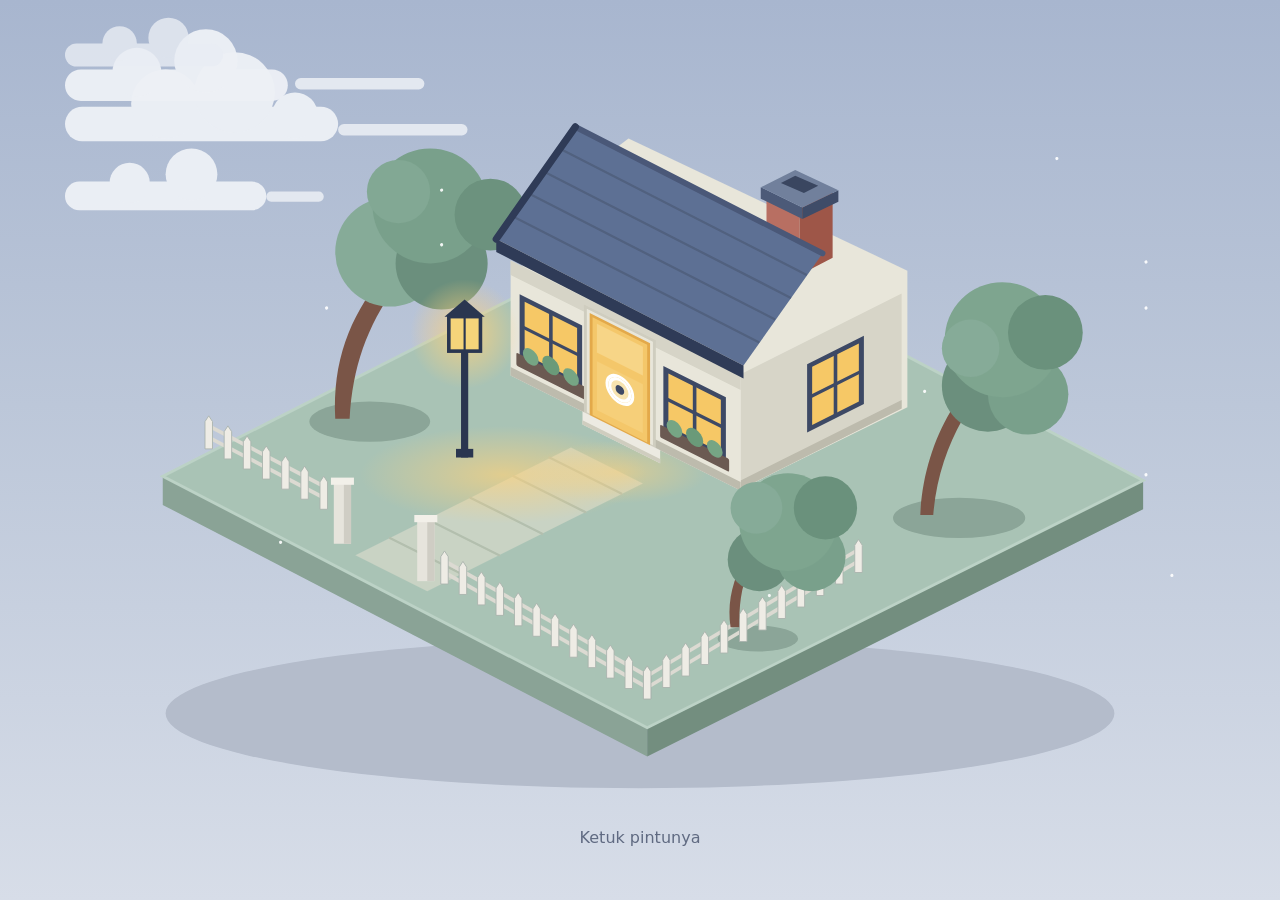
==== his space/index.html @ 41d7cb0f "Add files via upload" ====
<!DOCTYPE html>
<html lang="id">
<head>
  <meta charset="UTF-8">
  <meta name="viewport" content="width=device-width, initial-scale=1">
  <meta name="color-scheme" content="light only">
  <meta name="supported-color-schemes" content="light">
  <title>his space</title>
  <link rel="stylesheet" href="style.css">
  <script>if (/[?&]exit=1/.test(location.search)) document.documentElement.classList.add('arriving');</script>
</head>
<body>

  <main class="scene" id="hero">
    <svg id="scene" viewBox="0 0 800 613" preserveAspectRatio="xMidYMid meet"
         role="img" aria-label="Rumah kecil dengan lampu menyala di tengah angin, pohon bergoyang dan awan berjalan">

      <defs>
        <radialGradient id="lampGlow">
          <stop offset="0" stop-color="#ffd27a" stop-opacity=".8"/>
          <stop offset="1" stop-color="#ffd27a" stop-opacity="0"/>
        </radialGradient>
        <radialGradient id="groundGlow">
          <stop offset="0" stop-color="#ffd27a" stop-opacity=".65"/>
          <stop offset="1" stop-color="#ffd27a" stop-opacity="0"/>
        </radialGradient>
        <radialGradient id="interior" cx="50%" cy="55%" r="70%">
          <stop offset="0" stop-color="#fffbe6"/>
          <stop offset=".6" stop-color="#ffe8a0"/>
          <stop offset="1" stop-color="#ffc95e"/>
        </radialGradient>
        <linearGradient id="spill" gradientUnits="userSpaceOnUse" x1="386" y1="293" x2="240" y2="395">
          <stop offset="0" stop-color="#ffe39a" stop-opacity=".95"/>
          <stop offset="1" stop-color="#ffd27a" stop-opacity="0"/>
        </linearGradient>
        <radialGradient id="burst">
          <stop offset="0"   stop-color="#fffdf0" stop-opacity="1"/>
          <stop offset=".35" stop-color="#ffeaa6" stop-opacity=".85"/>
          <stop offset="1"   stop-color="#ffd27a" stop-opacity="0"/>
        </radialGradient>
        <filter id="blur" x="-50%" y="-50%" width="200%" height="200%">
          <feGaussianBlur stdDeviation="6"/>
        </filter>
      </defs>

      <g id="camera">

      <g class="clouds">
        <g transform="translate(0,40)">
          <g class="cloud" style="--d:290s; --s:-109s">
            <g fill="#eef1f6" opacity=".95">
              <rect x="0" y="28" width="190" height="24" rx="12"/>
              <circle cx="70" cy="26" r="24"/>
              <circle cx="118" cy="18" r="28"/>
              <circle cx="160" cy="34" r="16"/>
            </g>
            <rect x="190" y="40" width="90" height="8" rx="4" fill="#e3e8f0"/>
          </g>
        </g>
        <g transform="translate(0,22)">
          <g class="cloud" style="--d:330s; --s:-179s">
            <g fill="#eef1f6" opacity=".95">
              <rect x="0" y="20" width="155" height="22" rx="11"/>
              <circle cx="50" cy="22" r="17"/>
              <circle cx="98" cy="14" r="22"/>
            </g>
            <rect x="160" y="26" width="90" height="8" rx="4" fill="#e3e8f0"/>
          </g>
        </g>
        <g transform="translate(0,105)">
          <g class="cloud" style="--d:300s; --s:-178s">
            <g fill="#eef1f6" opacity=".95">
              <rect x="0" y="15" width="140" height="20" rx="10"/>
              <circle cx="45" cy="16" r="14"/>
              <circle cx="88" cy="10" r="18"/>
            </g>
            <rect x="140" y="22" width="40" height="7" rx="3.5" fill="#e3e8f0"/>
          </g>
        </g>
        <g transform="translate(0,8)">
          <g class="cloud" style="--d:360s; --s:-173s">
            <g fill="#e9edf4" opacity=".8">
              <rect x="0" y="16" width="110" height="16" rx="8"/>
              <circle cx="38" cy="16" r="12"/>
              <circle cx="72" cy="12" r="14"/>
            </g>
          </g>
        </g>
      </g>

      <ellipse class="ground-shadow" cx="400" cy="490" rx="330" ry="52" fill="#b4bccb"/>

      <g class="island">

        <polygon points="68,325 405,500 405,520 68,345" fill="#8aa396"/>
        <polygon points="405,500 750,328 750,348 405,520" fill="#738e7f"/>

        <polygon points="68,325 412,150 750,328 405,500" fill="#a9c3b5"/>
        <polygon points="68,325 412,150 750,328 405,500" fill="none" stroke="#bcd2c6" stroke-width="2"/>

        <polygon points="352,305 402,330 252,405 202,380" fill="#c9d3c4"/>
        <g stroke="#b3bfae" stroke-width="1.6" stroke-linecap="round">
          <line x1="337" y1="312" x2="387" y2="337"/>
          <line x1="312" y1="325" x2="362" y2="350"/>
          <line x1="282" y1="340" x2="332" y2="365"/>
          <line x1="252" y1="355" x2="302" y2="380"/>
          <line x1="226" y1="368" x2="276" y2="393"/>
        </g>

        <ellipse cx="305" cy="324" rx="100" ry="34" fill="url(#groundGlow)" class="glow-pulse"/>
        <ellipse cx="385" cy="322" rx="62" ry="22" fill="url(#groundGlow)" opacity=".8"/>

        <polygon class="door-spill" points="366,283 406,303 335,425 150,382" fill="url(#spill)"/>

        <ellipse cx="212" cy="287" rx="42" ry="14" fill="#8ba598"/>
        <ellipse cx="622" cy="354" rx="46" ry="14" fill="#8ba598"/>
        <ellipse cx="482" cy="438" rx="28" ry="9" fill="#8ba598"/>

        <g transform="translate(192,285)">
          <g class="tree" style="--a:-2.2; --b:3.4; --dur:4.6s; --delay:-1s">
            <path d="M-4,0 C-6,-40 6,-70 28,-98 L38,-92 C18,-64 8,-36 6,0 Z" fill="#7a5547"/>
            <g transform="translate(32,-96)">
              <g class="canopy" style="--a:-1.6; --b:2.2; --dur:2.9s; --delay:-.4s">
                <circle cx="2"  cy="-20" r="38" fill="#86ab98"/>
                <circle cx="38" cy="-12" r="32" fill="#6b8f7d"/>
                <circle cx="30" cy="-52" r="40" fill="#79a08b"/>
                <circle cx="72" cy="-46" r="25" fill="#6c927e"/>
                <circle cx="8"  cy="-62" r="22" fill="#82a894"/>
              </g>
            </g>
          </g>
        </g>

        <g id="house">

          <polygon points="392,90 586,182 586,277 470,334 300,160" fill="#e8e6da"/>

          <polygon points="488,128 511,139 511,185 488,174" fill="#b86f62"/>
          <polygon points="511,139 534,127 534,173 511,185" fill="#9e5648"/>
          <polygon points="484,124 513,138 513,146 484,132" fill="#4c5a78"/>
          <polygon points="513,138 538,126 538,134 513,146" fill="#3f4c68"/>
          <polygon points="484,124 508,112 538,126 513,138" fill="#71809c"/>
          <polygon points="498,121 508,116 524,123 514,128" fill="#3a4660"/>

          <g transform="translate(470,254) skewY(-26.57)">
            <rect x="0" y="0" width="112" height="80" fill="#d7d5c8"/>
            <rect x="0" y="74" width="112" height="6" fill="#bdbbad"/>
            <g class="window-flicker">
              <rect x="48" y="18" width="36" height="44" fill="#f6c866"/>
              <rect x="48" y="18" width="36" height="44" fill="none" stroke="#3d4965" stroke-width="3.5"/>
              <line x1="66" y1="18" x2="66" y2="62" stroke="#3d4965" stroke-width="2.5"/>
              <line x1="48" y1="40" x2="84" y2="40" stroke="#3d4965" stroke-width="2.5"/>
            </g>
          </g>

          <g transform="translate(310,175) skewY(26.57)">
            <rect x="0" y="0" width="160" height="80" fill="#e8e6da"/>
            <rect x="0" y="0" width="160" height="10" fill="#cfcdbf" opacity=".7"/>
            <rect x="0" y="74" width="160" height="6" fill="#bdbbad"/>

            <g class="window-flicker">
              <rect x="8" y="22" width="40" height="40" fill="#f6c866"/>
              <rect x="8" y="22" width="40" height="40" fill="none" stroke="#3d4965" stroke-width="3.5"/>
              <line x1="28" y1="22" x2="28" y2="62" stroke="#3d4965" stroke-width="2.5"/>
              <line x1="8" y1="42" x2="48" y2="42" stroke="#3d4965" stroke-width="2.5"/>
            </g>
            <rect x="4" y="62" width="48" height="9" rx="1" fill="#6b5a52"/>
            <circle cx="14" cy="60" r="5.5" fill="#76a584"/>
            <circle cx="28" cy="59" r="6" fill="#6a9a79"/>
            <circle cx="42" cy="60" r="5.5" fill="#76a584"/>

            <g class="window-flicker" style="--delay:-2s">
              <rect x="108" y="22" width="40" height="40" fill="#f6c866"/>
              <rect x="108" y="22" width="40" height="40" fill="none" stroke="#3d4965" stroke-width="3.5"/>
              <line x1="128" y1="22" x2="128" y2="62" stroke="#3d4965" stroke-width="2.5"/>
              <line x1="108" y1="42" x2="148" y2="42" stroke="#3d4965" stroke-width="2.5"/>
            </g>
            <rect x="104" y="62" width="48" height="9" rx="1" fill="#6b5a52"/>
            <circle cx="114" cy="60" r="5.5" fill="#76a584"/>
            <circle cx="128" cy="59" r="6" fill="#6a9a79"/>
            <circle cx="142" cy="60" r="5.5" fill="#76a584"/>

            <g id="door" class="door" role="button" tabindex="0" aria-label="Buka pintu rumah">
              <rect class="door-frame" x="52" y="6" width="48" height="74" fill="#e8e6da" stroke="#cfcdbf" stroke-width="2"/>

              <rect x="56" y="10" width="40" height="70" fill="url(#interior)"/>

              <g class="door-panel">
                <rect x="56" y="10" width="40" height="70" fill="#f4c76a"/>
                <rect x="56" y="10" width="40" height="70" fill="none" stroke="#e3a94a" stroke-width="2"/>
                <rect x="60" y="14" width="32" height="20" fill="#f9dc94" opacity=".7"/>
                <rect x="60" y="40" width="32" height="34" fill="#f9dc94" opacity=".35"/>
                <circle class="bell-ring" cx="76" cy="52" r="9" fill="none" stroke="#fff" stroke-width="2"/>
                <circle cx="76" cy="52" r="7" fill="#f6e3b0" stroke="#fff" stroke-width="2"/>
                <circle cx="76" cy="52" r="3" fill="#3d4965"/>
                <rect class="door-shade" x="56" y="10" width="40" height="70" fill="#7a4b12" opacity="0"/>
              </g>

              <rect x="50" y="4" width="54" height="78" fill="transparent"/>
            </g>

            <rect x="50" y="80" width="54" height="9" fill="#eceae2"/>
            <rect x="50" y="86" width="54" height="3" fill="#cfcdbf"/>
          </g>

          <polygon points="355,82 527,170 472,248 300,160" fill="#5d7094"/>
          <g stroke="#51617f" stroke-width="1.6">
            <line x1="311" y1="144" x2="483" y2="232"/>
            <line x1="322" y1="128" x2="494" y2="216"/>
            <line x1="333" y1="113" x2="505" y2="201"/>
            <line x1="344" y1="97"  x2="516" y2="185"/>
          </g>
          <line x1="355" y1="82" x2="527" y2="170" stroke="#4a5878" stroke-width="4" stroke-linecap="round"/>
          <polygon points="300,160 472,248 472,257 300,169" fill="#2f3b57"/>
          <line x1="355" y1="82" x2="300" y2="160" stroke="#2f3b57" stroke-width="5" stroke-linecap="round"/>
        </g>

        <g class="smoke" fill="#fff">
          <circle cx="516" cy="102" r="6"  style="--delay:0s"/>
          <circle cx="516" cy="102" r="7"  style="--delay:-1.2s"/>
          <circle cx="516" cy="102" r="8"  style="--delay:-2.4s"/>
          <circle cx="516" cy="102" r="9"  style="--delay:-3.6s"/>
          <circle cx="516" cy="102" r="10" style="--delay:-4.8s"/>
        </g>

        <g transform="translate(278,312)">
          <circle class="glow-pulse" cx="0" cy="-86" r="38" fill="url(#lampGlow)"/>
          <rect x="-2.5" y="-76" width="5" height="76" fill="#2a3650"/>
          <rect x="-6" y="-6" width="12" height="6" fill="#2a3650"/>
          <rect x="-11" y="-98" width="22" height="24" fill="#f5d47a" stroke="#2a3650" stroke-width="2.5"/>
          <line x1="0" y1="-98" x2="0" y2="-74" stroke="#2a3650" stroke-width="1.5"/>
          <polygon points="-14,-98 0,-110 14,-98" fill="#2a3650"/>
        </g>

        <g transform="translate(598,352)">
          <g class="tree" style="--a:-3.2; --b:2.2; --dur:4.1s; --delay:-2.3s">
            <path d="M-3,0 C-2,-26 6,-52 18,-72 L26,-66 C16,-48 8,-26 6,0 Z" fill="#7a5547"/>
            <g transform="translate(22,-70)">
              <g class="canopy" style="--a:-2; --b:1.6; --dur:3.1s; --delay:-1.1s">
                <circle cx="22" cy="-20" r="32" fill="#6b8f7d"/>
                <circle cx="50" cy="-14" r="28" fill="#79a08b"/>
                <circle cx="32" cy="-52" r="40" fill="#7ea58f"/>
                <circle cx="62" cy="-57" r="26" fill="#6a917c"/>
                <circle cx="10" cy="-46" r="20" fill="#86ab98"/>
              </g>
            </g>
          </g>
        </g>

        <g id="fence"></g>

        <g transform="translate(466,430)">
          <g class="tree" style="--a:-2.8; --b:3.6; --dur:3.6s; --delay:-.6s">
            <path d="M-3,0 C-5,-14 -3,-28 4,-42 L10,-40 C4,-28 3,-14 3,0 Z" fill="#7a5547"/>
            <g transform="translate(7,-41)">
              <g class="canopy" style="--a:-2.4; --b:2.6; --dur:2.5s; --delay:-.9s">
                <circle cx="10"  cy="-6"  r="22" fill="#6b8f7d"/>
                <circle cx="46"  cy="-8"  r="24" fill="#79a08b"/>
                <circle cx="30"  cy="-32" r="34" fill="#7ea58f"/>
                <circle cx="8"   cy="-42" r="18" fill="#86ab98"/>
                <circle cx="56"  cy="-42" r="22" fill="#6a917c"/>
              </g>
            </g>
          </g>
        </g>

        <circle class="door-burst" cx="386" cy="258" r="100" fill="url(#burst)" pointer-events="none"/>

      </g>

      <g class="wind">
        <path pathLength="100" d="M158,176 C190,168 225,184 262,164"  style="--t:5.2s; --d:-.5s"/>
        <path pathLength="100" d="M40,224 C90,216 130,232 182,208"    style="--t:6.4s; --d:-3s"/>
        <path pathLength="100" d="M62,248 C100,244 130,252 160,238"   style="--t:4.6s; --d:-1.8s"/>
        <path pathLength="100" d="M30,383 C70,378 110,388 150,371"    style="--t:5.8s; --d:-4s"/>
        <path pathLength="100" d="M600,190 C650,182 700,196 752,176"  style="--t:5.5s; --d:-2.2s"/>
        <path pathLength="100" d="M645,222 C690,216 720,226 752,208"  style="--t:4.8s; --d:-.9s"/>
        <path pathLength="100" d="M480,276 C520,268 560,282 598,266"  style="--t:6.1s; --d:-3.6s"/>
        <path pathLength="100" d="M630,342 C670,336 710,344 752,324"  style="--t:5s;   --d:-1.4s"/>
        <path pathLength="100" d="M672,402 C710,398 740,404 770,394"  style="--t:6.8s; --d:-5s"/>
        <path pathLength="100" d="M100,140 C150,128 200,148 262,126"  style="--t:7s;   --d:-2.7s"/>
        <path pathLength="100" d="M520,120 C570,108 620,126 690,104"  style="--t:6.6s; --d:-4.4s"/>
        <path pathLength="100" d="M330,420 C380,412 430,428 490,408"  style="--t:5.6s; --d:-.2s"/>
      </g>

      <g id="leaves"></g>

      </g>
    </svg>
  </main>

  <p class="hint" id="hint">Ketuk pintunya</p>

  <div class="flash" id="flash" aria-hidden="true"></div>

  <script src="script.js"></script>
</body>
</html>
---- his space/style.css ----
@property --wind {
  syntax: '<number>';
  inherits: true;
  initial-value: 1;
}

:root {
  color-scheme: light only;
  --wind: 1;
  transition: --wind 2.5s ease-in-out;
}

* { box-sizing: border-box; margin: 0; padding: 0; }

html { scroll-behavior: smooth; }

body {
  min-height: 100%;
  overflow-x: hidden;
  background: #d7dde8;
}


.scene {
  position: relative;
  overflow: hidden;     
  min-height: 100vh;
  display: grid;
  place-items: center;
  background: linear-gradient(180deg, #a8b6cf 0%, #bcc7d9 45%, #d7dde8 100%);
}

#scene {
  width: clamp(520px, 92vw, 1150px);
  height: auto;
  overflow: visible;
  display: block;
}

[hidden] { display: none !important; }

.hint {
  position: fixed;
  left: 50%;
  bottom: 6vh;
  transform: translateX(-50%);
  font: 500 1rem/1 system-ui, sans-serif;
  color: #2f3b57;
  opacity: 0;
  animation: hint-in 1.2s ease-out 2s forwards;
  pointer-events: none;
  transition: opacity .5s;
}
.hint.gone { opacity: 0 !important; animation: none; }

@keyframes hint-in { to { opacity: .7; } }

.door { cursor: pointer; outline: none; }

.door-panel {
  transform-box: view-box;
  transform-origin: 56px 45px;     
  transition: transform .45s cubic-bezier(.3, .7, .3, 1);
}

.door:hover .door-panel,
.door:focus-visible .door-panel { transform: scaleX(.84); }

.door:focus-visible .door-frame { stroke: #3d4965; stroke-width: 3; }

.door-shade { transition: opacity .9s ease; }

#scene.is-open .door { cursor: default; pointer-events: none; }
#scene.is-open .door-panel { transform: scaleX(.12); transition-duration: .9s; }
#scene.is-open .door-shade { opacity: .45; }

.door-spill { opacity: 0; transition: opacity 1s ease-out; }
#scene.is-open .door-spill { opacity: 1; }

.door-burst {
  opacity: 0;
  transform-box: fill-box;
  transform-origin: center;
  transition: opacity 1.2s ease-out, transform 2.6s ease-in;
}
#scene.is-open .door-burst { opacity: 1; transform: scale(2.6); }

#camera { transform-origin: 0 0; }

.flash {
  position: fixed;
  inset: 0;
  z-index: 10;
  opacity: 0;
  pointer-events: none;
  background: radial-gradient(circle at center, #fffdf0 0%, #ffefb8 45%, #ffd98a 100%);
}

.inside {
  position: relative;
  min-height: 100vh;
  display: grid;
  place-items: center;
  overflow: hidden;
  font-family: system-ui, sans-serif;
  background: linear-gradient(180deg, #edf1f9 0%, #dfe5f1 100%);
  animation: page-in 1.2s ease-out;
}

#room {
  width: min(100%, calc(100vh * 1.13));
  height: auto;
  display: block;
  overflow: visible;
  animation: room-settle 2.2s cubic-bezier(.2, .7, .2, 1);
}

@keyframes room-settle {
  from { transform: scale(1.12); }
  to   { transform: scale(1); }
}

.back-btn {
  position: absolute;
  top: 18px;
  left: 18px;
  z-index: 2;
  padding: 10px 20px;
  border: 0;
  border-radius: 999px;
  background: #1b2845;
  color: #fff;
  font: 600 .95rem system-ui, sans-serif;
  cursor: pointer;
  transition: background .2s;
}
.back-btn:hover { background: #33466f; }
.back-btn:focus-visible { outline: 3px solid #5d7094; outline-offset: 3px; }

#room .room { animation: bob 7s ease-in-out infinite; }
#room .room-shadow {
  transform-box: fill-box;
  transform-origin: center;
  animation: shadow-breathe 7s ease-in-out infinite;
}

.leaf {
  animation: leaf-sway var(--du, 4s) ease-in-out infinite;
  animation-delay: var(--dl, 0s);
}
@keyframes leaf-sway {
  0%, 100% { transform: rotate(-2.2deg); }
  50%      { transform: rotate(2.6deg); }
}

.cat-body {
  transform-box: fill-box;
  transform-origin: 50% 100%;
  animation: breathe 3.4s ease-in-out infinite;
}
@keyframes breathe {
  0%, 100% { transform: scaleY(1); }
  50%      { transform: scaleY(1.07); }
}

.light-patch { animation: light-breathe 6s ease-in-out infinite; }
@keyframes light-breathe {
  0%, 100% { opacity: 1; }
  50%      { opacity: .72; }
}
.glint { animation: glint 7s ease-in-out infinite; }
@keyframes glint {
  0%, 100% { opacity: .28; }
  50%      { opacity: .08; }
}

.mote {
  opacity: 0;
  animation: mote-float var(--t, 7s) ease-in-out infinite;
  animation-delay: var(--d, 0s);
}
@keyframes mote-float {
  0%   { opacity: 0;  transform: translate(0, 0); }
  25%  { opacity: .9; }
  100% { opacity: 0;  transform: translate(var(--dx, 8px), var(--dy, -50px)); }
}

.monitor-glow { animation: screen-glow 4.5s ease-in-out infinite; }
@keyframes screen-glow {
  0%, 100% { opacity: 0; }
  50%      { opacity: .32; }
}

.hotspot { cursor: pointer; outline: none; }

.hs-ring {
  transform-box: fill-box;
  transform-origin: center;
  animation: hs-pulse 2.6s ease-out infinite;
}
@keyframes hs-pulse {
  0%   { transform: scale(.7); opacity: .9; }
  100% { transform: scale(1.5); opacity: 0; }
}

.hs-dot {
  transform-box: fill-box;
  transform-origin: center;
  transition: transform .2s ease;
}
.hotspot:hover .hs-dot,
.hotspot:focus-visible .hs-dot { transform: scale(1.2); }

.tip { opacity: 0; transition: opacity .2s ease; }
.hotspot:hover .tip,
.hotspot:focus .tip { opacity: 1; }

.scene.back-in { animation: page-in 1s ease-out; }

@keyframes page-in { from { opacity: 0; } to { opacity: 1; } }

.island {
  animation: bob 7s ease-in-out infinite;
}

.ground-shadow {
  transform-box: fill-box;
  transform-origin: center;
  animation: shadow-breathe 7s ease-in-out infinite;
}

@keyframes bob {
  0%, 100% { transform: translateY(0); }
  50%      { transform: translateY(-9px); }
}

@keyframes shadow-breathe {
  0%, 100% { transform: scale(1);    opacity: 1; }
  50%      { transform: scale(.94);  opacity: .75; }
}

.tree,
.canopy {
  transform-origin: 0 0;
  animation-timing-function: ease-in-out;
  animation-iteration-count: infinite;
  animation-delay: var(--delay, 0s);
}

.tree {
  animation-name: sway;
  animation-duration: var(--dur, 4s);
}

.canopy {
  animation-name: flutter;
  animation-duration: var(--dur, 2.8s);
}

@keyframes sway {
  0%, 100% { transform: rotate(calc(var(--a, -2) * var(--wind) * 1deg)); }
  50%      { transform: rotate(calc(var(--b, 3)  * var(--wind) * 1deg)); }
}

@keyframes flutter {
  0%, 100% { transform: rotate(calc(var(--a, -1.5) * var(--wind) * 1deg)) scale(1); }
  50%      { transform: rotate(calc(var(--b, 2)    * var(--wind) * 1deg)) scale(1.025); }
}

.wind path {
  fill: none;
  stroke: #fff;
  stroke-width: 2.2;
  stroke-linecap: round;
  stroke-dasharray: 45 100;
  stroke-dashoffset: 45;
  opacity: .9;
  animation: wind-flow var(--t, 5s) linear infinite;
  animation-delay: var(--d, 0s);
}

@keyframes wind-flow {
  from { stroke-dashoffset: 45; }
  to   { stroke-dashoffset: -100; }
}

.cloud {
  animation: drift var(--d, 300s) linear infinite;
  animation-delay: var(--s, 0s);
}

@keyframes drift {
  from { transform: translateX(-900px); }
  to   { transform: translateX(1700px); }
}

.smoke circle {
  opacity: 0;
  transform-box: fill-box;
  transform-origin: center;
  animation: smoke-rise 6s ease-out infinite;
  animation-delay: var(--delay, 0s);
}

@keyframes smoke-rise {
  0%   { opacity: 0;   transform: translate(0, 0) scale(.5); }
  15%  { opacity: .65; }
  100% { opacity: 0;   transform: translate(calc(80px * var(--wind)), -46px) scale(1.9); }
}

.glow-pulse {
  transform-box: fill-box;
  transform-origin: center;
  animation: glow 3.6s ease-in-out infinite;
}

@keyframes glow {
  0%, 100% { opacity: 1;   transform: scale(1); }
  50%      { opacity: .72; transform: scale(1.06); }
}

.window-flicker {
  animation: flicker 5s ease-in-out infinite;
  animation-delay: var(--delay, 0s);
}

@keyframes flicker {
  0%, 100% { opacity: 1; }
  45%      { opacity: .92; }
  50%      { opacity: .82; }
  55%      { opacity: .95; }
}

.bell-ring {
  transform-box: fill-box;
  transform-origin: center;
  animation: ring 2.4s ease-out infinite;
}

@keyframes ring {
  0%   { transform: scale(1);   opacity: .9; }
  100% { transform: scale(2.1); opacity: 0; }
}

@media (prefers-reduced-motion: reduce) {
  *, *::before, *::after {
    animation-duration: 0.01ms !important;
    animation-iteration-count: 1 !important;
  }
}

a.back-btn { text-decoration: none; display: inline-block; }

html.arriving .flash { opacity: 1; }
#scene.no-anim, #scene.no-anim * { transition: none !important; }

.clock-colon { animation: colon-blink 1s steps(1) infinite; }
@keyframes colon-blink { 0%, 100% { opacity: 1; } 50% { opacity: .15; } }


/* ---- mode gelap: hanya lampu meja yang menyala ---- */
.inside::before {
  content: "";
  position: absolute;
  inset: 0;
  z-index: 0;
  background: linear-gradient(180deg, #0a0f1e 0%, #060912 100%);
  opacity: 0;
  transition: opacity .9s ease;
  pointer-events: none;
}
.inside.night::before { opacity: 1; }
#room { position: relative; z-index: 1; }

.night-layer { opacity: 0; transition: opacity .9s ease; pointer-events: none; }
.inside.night .night-layer { opacity: 1; }
.night-warm { mix-blend-mode: screen; }

.room-shadow { transition: fill .9s ease; }
.inside.night .room-shadow { fill: #03050b; }
.inside.night .light-patch,
.inside.night .mote { opacity: 0 !important; }
.inside.night .back-btn { background: #2a3a5e; }


/* ---- kucing: dua pose ---- */
.cat { cursor: pointer; }
.cat-awake, .cat-sleep { transition: opacity .7s ease; }
.cat-awake { transform-box: view-box; transform-origin: 652px 826px; }
.cat-sleep { opacity: 0; pointer-events: none; }
.inside.night .cat-awake { opacity: 0; pointer-events: none; }
.inside.night .cat-sleep { opacity: 1; pointer-events: auto; }

.cat-awake .cat-body { animation-name: breathe-sit; animation-duration: 3.8s; }
@keyframes breathe-sit { 0%, 100% { transform: scaleY(1); } 50% { transform: scaleY(1.025); } }
.inside.night .cat-sleep .cat-body { animation-duration: 5.5s; }

.cat-tail { transform-box: view-box; transform-origin: 628px 813px; animation: tail-idle 3.2s ease-in-out infinite; }
@keyframes tail-idle { 0%, 100% { transform: rotate(-5deg); } 50% { transform: rotate(6deg); } }
.cat-head { transform-box: view-box; transform-origin: 652px 783px; }
.cat-ears { transform-box: view-box; transform-origin: 652px 762px; }
.cat-sleep-ears { transform-box: view-box; transform-origin: 664px 818px; }
.cat-eyes { transform-box: fill-box; transform-origin: center; animation: blink 5s infinite; }
@keyframes blink { 0%, 93%, 100% { transform: scaleY(1); } 96% { transform: scaleY(.1); } }

.hotspot[aria-label="Kucing"] { transform: translate(652px, 736px); transition: transform .7s ease; }
.inside.night .hotspot[aria-label="Kucing"] { transform: translate(662px, 796px); }
.hotspot.no-tip .tip { opacity: 0 !important; }


/* ================= Monitor: desktop ala Windows ================= */
.pc {
  position: fixed; inset: 0; z-index: 8;
  display: grid; place-items: center;
  background: rgba(8, 12, 26, .74);
  backdrop-filter: blur(4px);
  font-family: system-ui, "Segoe UI", sans-serif;
  opacity: 0; transition: opacity .35s ease;
}
.pc.open { opacity: 1; }
.pc-close {
  position: absolute; top: 16px; right: 18px; z-index: 2;
  width: 42px; height: 42px; border: 0; border-radius: 50%;
  background: #1b2845; color: #fff; font-size: 1.05rem; cursor: pointer;
  transition: background .2s;
}
.pc-close:hover { background: #33466f; }
.pc-close:focus-visible { outline: 3px solid #8fb3ea; outline-offset: 3px; }

.pc-monitor {
  display: flex; flex-direction: column; align-items: center;
  transform: translateY(14px) scale(.92);
  transition: transform .45s cubic-bezier(.2, .7, .2, 1);
}
.pc.open .pc-monitor { transform: none; }
.pc-bezel {
  width: min(94vw, calc((100vh - 120px) * 1.6), 1040px);
  aspect-ratio: 16 / 10;
  padding: clamp(8px, 1.2vw, 14px);
  border-radius: 18px;
  background: linear-gradient(145deg, #2a3a5e, #141f35);
  box-shadow: 0 30px 70px rgba(0, 0, 0, .55), inset 0 0 0 1px rgba(255, 255, 255, .06);
}
.pc-neck { width: clamp(50px, 9vw, 90px); height: clamp(14px, 3vh, 28px); background: linear-gradient(#26345a, #1b2845); }
.pc-base { width: clamp(140px, 26vw, 260px); height: 10px; border-radius: 8px 8px 4px 4px; background: #1b2845; box-shadow: 0 12px 22px rgba(0, 0, 0, .4); }

.pc-screen {
  position: relative; width: 100%; height: 100%;
  border-radius: 8px; overflow: hidden; outline: none;
  color: #1b2845; font-size: 13px; line-height: 1.35;
  user-select: none; -webkit-user-select: none;
  background:
    radial-gradient(70% 90% at 18% 12%, rgba(188, 217, 255, .85) 0%, transparent 60%),
    radial-gradient(60% 80% at 88% 92%, rgba(74, 111, 196, .9) 0%, transparent 62%),
    radial-gradient(40% 50% at 55% 55%, rgba(243, 228, 200, .35) 0%, transparent 70%),
    linear-gradient(135deg, #1f4670 0%, #3e6399 45%, #8ea9e8 100%);
}
.desk { position: absolute; inset: 0 0 44px 0; overflow: hidden; }

.desk-icons { position: absolute; top: 14px; left: 14px; display: flex; flex-direction: column; gap: 6px; }
.desk-icon {
  width: 80px; padding: 8px 4px 6px; border: 1px solid transparent; border-radius: 6px;
  background: none; color: #fff; font: inherit; cursor: pointer;
  display: flex; flex-direction: column; align-items: center; gap: 4px;
  text-shadow: 0 1px 3px rgba(0, 0, 0, .65);
}
.desk-icon svg { width: 44px; height: 44px; filter: drop-shadow(0 2px 3px rgba(0, 0, 0, .3)); }
.desk-icon:hover { background: rgba(255, 255, 255, .14); }
.desk-icon.sel, .desk-icon:focus-visible { background: rgba(255, 255, 255, .24); border-color: rgba(255, 255, 255, .45); outline: none; }

/* jendela */
.win {
  position: absolute; display: flex; flex-direction: column; min-width: 240px;
  background: #f6f8fc; border-radius: 10px; overflow: hidden;
  box-shadow: 0 18px 50px rgba(10, 20, 50, .45), 0 0 0 1px rgba(27, 40, 69, .25);
}
.win.min { display: none; }
.win.pop { animation: win-pop .22s ease-out; }
@keyframes win-pop { from { opacity: 0; transform: scale(.96); } }
#win-files  { left: 7%;  top: 6%;  width: min(560px, 88%); height: min(380px, 82%); }
#win-notes  { left: 32%; top: 14%; width: min(420px, 68%); height: min(320px, 70%); }
#win-viewer { left: 12%; top: 8%;  width: min(620px, 86%); height: min(430px, 86%); }

.win-bar { display: flex; align-items: center; gap: 8px; height: 34px; padding-left: 10px; background: #e4eaf5; touch-action: none; cursor: default; }
.win.active .win-bar { background: #cdd9ee; }
.win-ico { width: 16px; height: 16px; flex: none; }
.win-title { flex: 1; min-width: 0; font-size: 12px; font-weight: 600; white-space: nowrap; overflow: hidden; text-overflow: ellipsis; }
.win-ctl { display: flex; }
.win-ctl button { width: 44px; height: 34px; border: 0; background: none; color: #1b2845; font-size: 13px; cursor: pointer; }
.win-ctl button:hover { background: rgba(27, 40, 69, .1); }
.win-ctl button[data-act="close"]:hover { background: #d9534f; color: #fff; }
.win-body { flex: 1; min-height: 0; display: flex; flex-direction: column; }
.status { padding: 5px 12px; font-size: 11px; color: #55627d; background: #f0f3f9; border-top: 1px solid #dde3ef; }

/* explorer foto */
.addr { display: flex; align-items: center; gap: 8px; padding: 8px 12px; font-size: 12px; background: #fff; border-bottom: 1px solid #e3e8f2; color: #3a4a6e; }
.addr i { font-style: normal; color: #8a96b0; }
.thumbs { flex: 1; overflow: auto; padding: 14px; background: #fff; display: grid; grid-template-columns: repeat(auto-fill, minmax(130px, 1fr)); gap: 12px; align-content: start; }
.thumb { display: flex; flex-direction: column; gap: 6px; padding: 8px; border: 1px solid transparent; border-radius: 8px; background: none; font: inherit; color: inherit; cursor: pointer; text-align: center; }
.thumb:hover { background: #eaf1fc; }
.thumb:focus-visible, .thumb.sel { background: #dbe8fb; border-color: #8fb3ea; outline: none; }
.thumb .pic { aspect-ratio: 4 / 3; border-radius: 5px; box-shadow: 0 1px 4px rgba(0, 0, 0, .25); }
.thumb span { font-size: 12px; }
.pic { display: block; overflow: hidden; background: #cfd9ec; }
.pic svg, .pic img { width: 100%; height: 100%; display: block; object-fit: cover; }

/* catatan */
#note-text {
  flex: 1; width: 100%; min-height: 0; border: 0; resize: none; outline: none;
  padding: 12px 14px; background: #fffdf4; color: #1b2845;
  font: 14px/1.6 "Cascadia Mono", ui-monospace, Menlo, Consolas, monospace;
  user-select: text; -webkit-user-select: text;
}

/* penampil foto */
.viewer-stage { flex: 1; min-height: 0; background: #0f1626; display: grid; }
.viewer-stage .pic { background: none; }
.viewer-stage .pic img { object-fit: contain; }
.viewer-bar { display: flex; align-items: center; justify-content: space-between; gap: 10px; padding: 6px 10px; background: #f0f3f9; border-top: 1px solid #dde3ef; }
.viewer-bar span { font-size: 12px; color: #3a4a6e; }
.viewer-bar button { width: 36px; height: 30px; border: 0; border-radius: 6px; background: #dfe7f5; color: #1b2845; font-size: 20px; line-height: 1; cursor: pointer; }
.viewer-bar button:hover { background: #cbd8ee; }

/* taskbar */
.taskbar {
  position: absolute; left: 0; right: 0; bottom: 0; height: 44px;
  display: flex; align-items: center; justify-content: center;
  background: rgba(22, 32, 58, .86); backdrop-filter: blur(14px);
  border-top: 1px solid rgba(255, 255, 255, .12);
}
.tb-center { display: flex; gap: 4px; }
.tb-btn { position: relative; width: 40px; height: 36px; border: 0; border-radius: 6px; background: none; display: grid; place-items: center; cursor: pointer; }
.tb-btn:hover { background: rgba(255, 255, 255, .12); }
.tb-btn:focus-visible { outline: 2px solid #8fb3ea; }
.tb-btn svg { width: 22px; height: 22px; }
.tb-btn.running::after { content: ""; position: absolute; bottom: 2px; left: 50%; width: 8px; height: 3px; border-radius: 2px; background: #8fb3ea; transform: translateX(-50%); transition: width .2s; }
.tb-btn.active { background: rgba(255, 255, 255, .16); }
.tb-btn.active::after { width: 16px; background: #bcd6ff; }
.tb-tray { position: absolute; right: 10px; top: 0; bottom: 0; display: flex; align-items: center; gap: 10px; color: #e8eefb; }
.tb-clock { text-align: right; font-size: 11px; line-height: 1.25; }
.tb-clock b { display: block; font-weight: 600; }
.tb-power { display: none; width: 34px; height: 34px; border: 0; border-radius: 6px; background: none; color: #e8eefb; cursor: pointer; place-items: center; }
.tb-power svg { width: 18px; height: 18px; }

/* start menu */
.start-menu {
  position: absolute; left: 50%; bottom: 52px; transform: translateX(-50%);
  width: min(300px, 92%); padding: 12px; border-radius: 12px; z-index: 3000;
  background: rgba(244, 247, 252, .97); backdrop-filter: blur(16px);
  box-shadow: 0 18px 50px rgba(10, 20, 50, .5), 0 0 0 1px rgba(27, 40, 69, .2);
  animation: win-pop .18s ease-out;
}
.sm-title { font-size: 11px; font-weight: 700; color: #6a7894; padding: 2px 8px 8px; }
.sm-item { width: 100%; display: flex; align-items: center; gap: 10px; padding: 8px; border: 0; border-radius: 8px; background: none; font: inherit; color: #1b2845; cursor: pointer; text-align: left; }
.sm-item:hover { background: #dbe8fb; }
.sm-item svg { width: 28px; height: 28px; }
.sm-foot { display: flex; align-items: center; justify-content: space-between; margin-top: 10px; padding: 8px 6px 0 10px; border-top: 1px solid #dde3ef; font-size: 12px; color: #55627d; }
.sm-foot button { width: 34px; height: 30px; border: 0; border-radius: 6px; background: none; color: #1b2845; cursor: pointer; display: grid; place-items: center; }
.sm-foot button:hover { background: #dbe8fb; }
.sm-foot svg { width: 16px; height: 16px; }

/* layar kecil: monitor jadi layar penuh, jendela maksimal */
@media (max-width: 640px) {
  .pc { background: #0b1020; backdrop-filter: none; }
  .pc-close, .pc-neck, .pc-base { display: none; }
  .pc-monitor { width: 100%; height: 100%; }
  .pc-bezel { width: 100%; height: 100%; aspect-ratio: auto; padding: 0; border-radius: 0; box-shadow: none; background: none; }
  .pc-screen { border-radius: 0; }
  .win { left: 0 !important; top: 0 !important; width: 100% !important; height: 100% !important; border-radius: 0; }
  .tb-power { display: grid; }
}
@media (prefers-reduced-motion: reduce) {
  .pc, .pc-monitor { transition: none !important; }
}

/* ================= Catatan tempel (sticky note di dinding) ================= */
.sticky-ov {
  position: fixed; inset: 0; z-index: 8;
  display: grid; place-items: center;
  background: rgba(8, 12, 26, .55);
  backdrop-filter: blur(3px);
  opacity: 0; transition: opacity .25s ease;
}
.sticky-ov.open { opacity: 1; }
.sticky-note {
  position: relative; width: min(300px, 82vw); min-height: 260px;
  padding: 38px 26px 28px;
  background: #f6e68f;
  background-image: linear-gradient(transparent 0 31px, rgba(160, 130, 40, .22) 31px 32px);
  background-size: 100% 32px;
  color: #3a3318; border-radius: 3px 3px 22px 3px;
  box-shadow: 0 18px 40px rgba(0, 0, 0, .4), 0 2px 0 rgba(255, 255, 255, .35) inset;
  font: 600 18px/32px "Segoe Print", "Bradley Hand", "Comic Sans MS", cursive, system-ui;
  transform: rotate(-3deg) scale(.8) translateY(20px);
  transition: transform .35s cubic-bezier(.2, .9, .3, 1.2);
  outline: none;
}
.sticky-ov.open .sticky-note { transform: rotate(-2deg) scale(1) translateY(0); }
.sticky-note::before {
  content: ""; position: absolute; top: -12px; left: 50%; width: 90px; height: 26px;
  transform: translateX(-50%) rotate(2deg);
  background: rgba(255, 255, 255, .55); border: 1px solid rgba(0, 0, 0, .06);
}
.sticky-close {
  position: absolute; top: 8px; right: 8px; width: 28px; height: 28px;
  border: 0; border-radius: 50%; background: rgba(60, 50, 15, .12); color: #3a3318;
  font-size: 14px; line-height: 1; cursor: pointer;
}
.sticky-close:hover { background: rgba(60, 50, 15, .25); }
.sticky-close:focus-visible { outline: 3px solid #1b2845; outline-offset: 2px; }
.sticky-text { white-space: pre-wrap; }
@media (prefers-reduced-motion: reduce) {
  .sticky-ov, .sticky-note { transition: none; }
}

/* ================= Lock screen ala Windows ================= */
.lock {
  position: absolute; inset: 0; z-index: 5000;
  display: flex; flex-direction: column; align-items: center; justify-content: center; gap: 4px;
  color: #fff; text-align: center; padding: 16px;
  background:
    radial-gradient(70% 90% at 20% 10%, rgba(120, 170, 255, .55) 0%, transparent 60%),
    radial-gradient(60% 80% at 85% 95%, rgba(40, 70, 150, .9) 0%, transparent 65%),
    linear-gradient(135deg, #0f2447 0%, #1f4670 50%, #3e6399 100%);
  transition: opacity .45s ease, transform .45s ease;
}
.lock.unlocking { opacity: 0; transform: translateY(-24px); pointer-events: none; }
.lock-time { font-size: clamp(44px, 9vw, 84px); font-weight: 300; letter-spacing: -1px; line-height: 1; text-shadow: 0 2px 14px rgba(0, 0, 0, .3); }
.lock-date { font-size: clamp(12px, 2vw, 16px); opacity: .85; margin-bottom: clamp(14px, 4vh, 40px); }
.lock-form { display: flex; flex-direction: column; align-items: center; gap: 10px; width: min(260px, 90%); }
.lock-avatar { width: 84px; height: 84px; border-radius: 50%; display: grid; place-items: center; background: rgba(255, 255, 255, .18); border: 2px solid rgba(255, 255, 255, .35); box-shadow: 0 6px 20px rgba(0, 0, 0, .3); }
.lock-avatar svg { width: 54px; height: 54px; }
.lock-user { font-size: 18px; font-weight: 600; }
.lock-field { display: flex; width: 100%; border-radius: 6px; overflow: hidden; background: rgba(255, 255, 255, .92); box-shadow: 0 0 0 2px rgba(255, 255, 255, .25); }
.lock-field:focus-within { box-shadow: 0 0 0 2px #8fb3ea; }
.lock-field input { flex: 1; min-width: 0; border: 0; outline: none; background: none; padding: 9px 12px; font: 16px system-ui, "Segoe UI", sans-serif; color: #1b2845; user-select: text; -webkit-user-select: text; }
.lock-field button { width: 40px; border: 0; background: rgba(27, 40, 69, .85); color: #fff; font-size: 18px; cursor: pointer; }
.lock-field button:hover { background: #2c457a; }
.lock-msg { min-height: 18px; font-size: 13px; color: #ffd2d2; }
.lock-form.shake { animation: lock-shake .4s ease; }
@keyframes lock-shake { 0%, 100% { transform: translateX(0); } 20% { transform: translateX(-9px); } 40% { transform: translateX(8px); } 60% { transform: translateX(-6px); } 80% { transform: translateX(4px); } }
@media (prefers-reduced-motion: reduce) { .lock, .lock-form.shake { animation: none; transition: none; } }
.lock-avatar { overflow: hidden; }
.lock-avatar img { width: 100%; height: 100%; object-fit: cover; display: block; }
.lock-avatar.has-photo svg { display: none; }
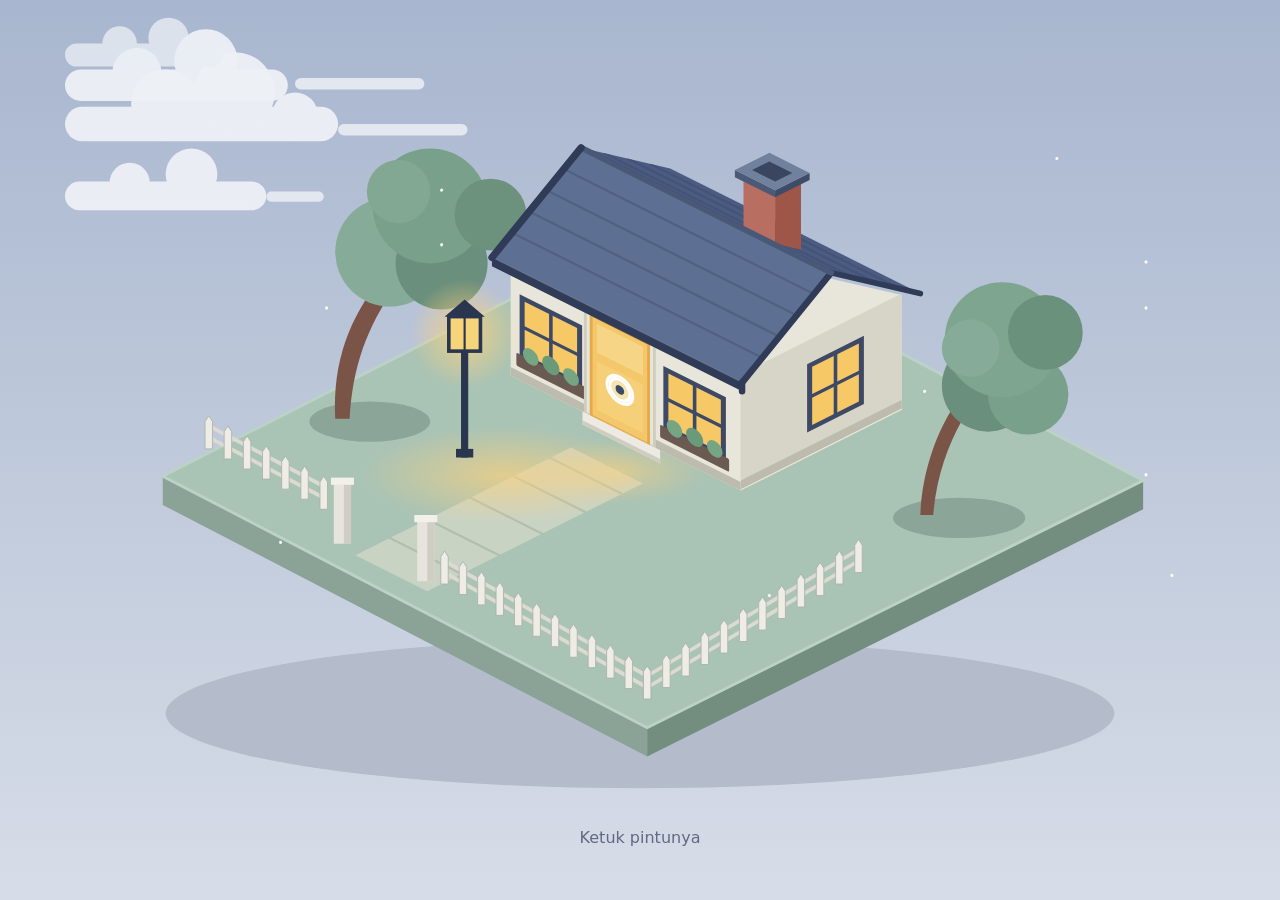
==== commit 83a3bf75: "Add files via upload" ====
--- a/his space/index.html
+++ b/his space/index.html
@@ -3,8 +3,8 @@
 <head>
   <meta charset="UTF-8">
   <meta name="viewport" content="width=device-width, initial-scale=1">
-  <meta name="color-scheme" content="light only">
-  <meta name="supported-color-schemes" content="light">
+  <meta name="color-scheme" content="light dark">
+  <meta name="supported-color-schemes" content="light dark">
   <title>his space</title>
   <link rel="stylesheet" href="style.css">
   <script>if (/[?&]exit=1/.test(location.search)) document.documentElement.classList.add('arriving');</script>
@@ -38,6 +38,7 @@
           <stop offset=".35" stop-color="#ffeaa6" stop-opacity=".85"/>
           <stop offset="1"   stop-color="#ffd27a" stop-opacity="0"/>
         </radialGradient>
+        <clipPath id="backRoofClip"><polygon points="359.0,96.5 533.0,183.5 595.0,197.9 421.0,110.9"/></clipPath>
         <filter id="blur" x="-50%" y="-50%" width="200%" height="200%">
           <feGaussianBlur stdDeviation="6"/>
         </filter>
@@ -114,7 +115,6 @@
 
         <ellipse cx="212" cy="287" rx="42" ry="14" fill="#8ba598"/>
         <ellipse cx="622" cy="354" rx="46" ry="14" fill="#8ba598"/>
-        <ellipse cx="482" cy="438" rx="28" ry="9" fill="#8ba598"/>
 
         <g transform="translate(192,285)">
           <g class="tree" style="--a:-2.2; --b:3.4; --dur:4.6s; --delay:-1s">
@@ -133,14 +133,14 @@
 
         <g id="house">
 
-          <polygon points="392,90 586,182 586,277 470,334 300,160" fill="#e8e6da"/>
-
-          <polygon points="488,128 511,139 511,185 488,174" fill="#b86f62"/>
-          <polygon points="511,139 534,127 534,173 511,185" fill="#9e5648"/>
-          <polygon points="484,124 513,138 513,146 484,132" fill="#4c5a78"/>
-          <polygon points="513,138 538,126 538,134 513,146" fill="#3f4c68"/>
-          <polygon points="484,124 508,112 538,126 513,138" fill="#71809c"/>
-          <polygon points="498,121 508,116 524,123 514,128" fill="#3a4660"/>
+          <polygon points="470.0,255.0 526.0,186.0 582.0,199.0 582.0,279.0 470.0,335.0" fill="#e8e6da"/>
+
+          <polygon points="359.0,96.5 533.0,183.5 595.0,197.9 421.0,110.9" fill="#4b5c80"/>
+          <g stroke="#43537a" stroke-width="1.6" clip-path="url(#backRoofClip)"><line x1="375.0" y1="100.2" x2="549.0" y2="187.2"/><line x1="391.0" y1="103.9" x2="565.0" y2="190.9"/><line x1="407.0" y1="107.6" x2="581.0" y2="194.6"/></g>
+          <line x1="533.0" y1="183.5" x2="595.0" y2="197.9" stroke="#2f3b57" stroke-width="4" stroke-linecap="round"/>
+          <line x1="359.0" y1="96.5" x2="533.0" y2="183.5" stroke="#2f3b57" stroke-width="4" stroke-linecap="round"/>
+
+          <g><polygon points="472.0,152.2 494.0,163.2 494.0,128.0 472.0,117.0" fill="#b86f62"/><polygon points="494.0,163.2 512.0,167.4 512.0,119.0 494.0,128.0" fill="#9e5648"/><polygon points="466.0,117.0 494.0,131.0 494.0,126.0 466.0,112.0" fill="#4c5a78"/><polygon points="494.0,131.0 518.0,119.0 518.0,114.0 494.0,126.0" fill="#3f4c68"/><polygon points="466.0,112.0 494.0,126.0 518.0,114.0 490.0,100.0" fill="#71809c"/><polygon points="478.0,112.0 494.0,120.0 506.0,114.0 490.0,106.0" fill="#3a4660"/></g>
 
           <g transform="translate(470,254) skewY(-26.57)">
             <rect x="0" y="0" width="112" height="80" fill="#d7d5c8"/>
@@ -203,24 +203,21 @@
             <rect x="50" y="86" width="54" height="3" fill="#cfcdbf"/>
           </g>
 
-          <polygon points="355,82 527,170 472,248 300,160" fill="#5d7094"/>
-          <g stroke="#51617f" stroke-width="1.6">
-            <line x1="311" y1="144" x2="483" y2="232"/>
-            <line x1="322" y1="128" x2="494" y2="216"/>
-            <line x1="333" y1="113" x2="505" y2="201"/>
-            <line x1="344" y1="97"  x2="516" y2="185"/>
-          </g>
-          <line x1="355" y1="82" x2="527" y2="170" stroke="#4a5878" stroke-width="4" stroke-linecap="round"/>
-          <polygon points="300,160 472,248 472,257 300,169" fill="#2f3b57"/>
-          <line x1="355" y1="82" x2="300" y2="160" stroke="#2f3b57" stroke-width="5" stroke-linecap="round"/>
+          <polygon points="359.0,96.5 533.0,183.5 471.0,259.9 297.0,172.9" fill="#5d7094"/>
+          <g stroke="#51617f" stroke-width="1.6"><line x1="311.0" y1="155.6" x2="485.0" y2="242.6"/><line x1="323.0" y1="140.9" x2="497.0" y2="227.9"/><line x1="335.0" y1="126.1" x2="509.0" y2="213.1"/><line x1="347.0" y1="111.3" x2="521.0" y2="198.3"/></g>
+          <polygon points="297.0,172.9 471.0,259.9 471.0,265.9 297.0,178.9" fill="#2f3b57"/>
+          <line x1="533.0" y1="183.5" x2="471.0" y2="259.9" stroke="#2f3b57" stroke-width="4.5" stroke-linecap="round"/>
+          <line x1="471.0" y1="265.9" x2="471.0" y2="259.9" stroke="#2f3b57" stroke-width="4.5" stroke-linecap="round"/>
+          <line x1="359.0" y1="96.5" x2="533.0" y2="183.5" stroke="#4a5878" stroke-width="4" stroke-linecap="round"/>
+          <line x1="359.0" y1="96.5" x2="297.0" y2="172.9" stroke="#2f3b57" stroke-width="5" stroke-linecap="round"/>
         </g>
 
         <g class="smoke" fill="#fff">
-          <circle cx="516" cy="102" r="6"  style="--delay:0s"/>
-          <circle cx="516" cy="102" r="7"  style="--delay:-1.2s"/>
-          <circle cx="516" cy="102" r="8"  style="--delay:-2.4s"/>
-          <circle cx="516" cy="102" r="9"  style="--delay:-3.6s"/>
-          <circle cx="516" cy="102" r="10" style="--delay:-4.8s"/>
+          <circle cx="492" cy="107" r="6"  style="--delay:0s"/>
+          <circle cx="492" cy="107" r="7"  style="--delay:-1.2s"/>
+          <circle cx="492" cy="107" r="8"  style="--delay:-2.4s"/>
+          <circle cx="492" cy="107" r="9"  style="--delay:-3.6s"/>
+          <circle cx="492" cy="107" r="10" style="--delay:-4.8s"/>
         </g>
 
         <g transform="translate(278,312)">
@@ -248,21 +245,6 @@
         </g>
 
         <g id="fence"></g>
-
-        <g transform="translate(466,430)">
-          <g class="tree" style="--a:-2.8; --b:3.6; --dur:3.6s; --delay:-.6s">
-            <path d="M-3,0 C-5,-14 -3,-28 4,-42 L10,-40 C4,-28 3,-14 3,0 Z" fill="#7a5547"/>
-            <g transform="translate(7,-41)">
-              <g class="canopy" style="--a:-2.4; --b:2.6; --dur:2.5s; --delay:-.9s">
-                <circle cx="10"  cy="-6"  r="22" fill="#6b8f7d"/>
-                <circle cx="46"  cy="-8"  r="24" fill="#79a08b"/>
-                <circle cx="30"  cy="-32" r="34" fill="#7ea58f"/>
-                <circle cx="8"   cy="-42" r="18" fill="#86ab98"/>
-                <circle cx="56"  cy="-42" r="22" fill="#6a917c"/>
-              </g>
-            </g>
-          </g>
-        </g>
 
         <circle class="door-burst" cx="386" cy="258" r="100" fill="url(#burst)" pointer-events="none"/>
 
--- a/his space/style.css
+++ b/his space/style.css
@@ -5,7 +5,7 @@
 }
 
 :root {
-  color-scheme: light only;
+  color-scheme: light dark;
   --wind: 1;
   transition: --wind 2.5s ease-in-out;
 }
@@ -642,4 +642,100 @@
 @media (prefers-reduced-motion: reduce) { .lock, .lock-form.shake { animation: none; transition: none; } }
 .lock-avatar { overflow: hidden; }
 .lock-avatar img { width: 100%; height: 100%; object-fit: cover; display: block; }
-.lock-avatar.has-photo svg { display: none; }+.lock-avatar.has-photo svg { display: none; }
+
+/* Browser (mis. Samsung Internet) yang memaksa dark mode: halaman ini sudah "mengurus" tema gelapnya sendiri,
+   dan sengaja tampil sama persis dengan mode terang. */
+@media (prefers-color-scheme: dark) {
+  html, body { background: #d7dde8; color: #1b2845; }
+}
+
+/* tombol Logout (merah) di lock screen */
+.lock-logout {
+  width: 100%; padding: 9px 12px; border: 0; border-radius: 6px; cursor: pointer;
+  background: #d93a3a; color: #fff; font: 600 15px system-ui, "Segoe UI", sans-serif;
+  box-shadow: 0 3px 10px rgba(0, 0, 0, .25);
+}
+.lock-logout:hover { background: #e84d4d; }
+.lock-logout:focus-visible { outline: 3px solid #fff; outline-offset: 2px; }
+
+/* tombol power (merah) di taskbar: selalu tampil, tidak hanya di layar kecil */
+.tb-power {
+  display: grid; background: #d93a3a; color: #fff;
+}
+.tb-power:hover { background: #e84d4d; }
+.tb-power:focus-visible { outline: 3px solid #fff; outline-offset: 2px; }
+/* ---- kucing: minum susu & mandi ---- */
+.cat-paw { transform-box: view-box; transform-origin: 671px 818px; }
+.hotspot[aria-label="Kucing"] { transition: transform .7s ease, opacity .3s ease; }
+.hotspot.busy { opacity: 0; pointer-events: none; }
+
+/* ================= Foto di dinding (3 bingkai bisa diklik) ================= */
+.art-frame { cursor: pointer; transition: filter .2s ease; }
+.art-frame:hover { filter: brightness(1.12); }
+.art-ov {
+  position: fixed; inset: 0; z-index: 8;
+  display: grid; place-items: center; padding: 22px;
+  background: rgba(8, 12, 26, .6);
+  backdrop-filter: blur(3px);
+  opacity: 0; transition: opacity .25s ease;
+}
+.art-ov.open { opacity: 1; }
+/* bingkai popup = bingkai di dinding: pinggir biru tua #1b2845, isi warna tiap bingkai */
+.art-card {
+  --art-bg: #a9c6ec; --art-fg: #1b2845;
+  position: relative; max-width: min(92vw, 720px);
+  background: var(--art-bg); color: var(--art-fg);
+  border: 14px solid #1b2845; border-radius: 0;
+  box-shadow: 0 24px 50px rgba(0, 0, 0, .5);
+  transform: scale(.9) translateY(14px);
+  transition: transform .3s cubic-bezier(.2, .9, .3, 1.15);
+  outline: none;
+}
+.art-card[data-art="1"] { --art-bg: #a9c6ec; --art-fg: #1b2845; }   /* bingkai 1: biru muda */
+.art-card[data-art="2"] { --art-bg: #1f4670; --art-fg: #eaf2ff; }   /* bingkai 2: biru tua */
+.art-card[data-art="3"] { --art-bg: #8ea9e8; --art-fg: #1b2845; }   /* bingkai 3: biru periwinkle */
+.art-ov.open .art-card { transform: none; }
+.art-body {
+  max-height: 78vh; overflow: auto; padding: 10px;
+  font: 16px/1.5 system-ui, sans-serif;
+}
+.art-body img, .art-body video { display: block; max-width: 100%; max-height: 66vh; margin: 0 auto; }
+.art-body iframe { max-width: 100%; border: 0; }
+.art-fig { margin: 0; }
+.art-fig figcaption { margin-top: 10px; text-align: center; font-weight: 600; }
+.art-close {
+  position: absolute; top: -26px; right: -26px; width: 32px; height: 32px;
+  border: 0; border-radius: 50%; background: #1b2845; color: #fff;
+  font-size: 15px; line-height: 1; cursor: pointer;
+  box-shadow: 0 4px 10px rgba(0, 0, 0, .4);
+}
+.art-close:hover { background: #2c3f6e; }
+.art-close:focus-visible { outline: 3px solid #fff; outline-offset: 2px; }
+@media (prefers-reduced-motion: reduce) {
+  .art-ov, .art-card { transition: none; }
+}
+
+/* ===== Lock screen: tombol Logout jangan kepotong di layar monitor yang pendek ===== */
+.pc-screen { container-type: size; }                 /* biar isi lock bisa menyesuaikan tinggi layar monitor */
+.lock { overflow-y: auto; justify-content: flex-start; }
+.lock > :first-child { margin-top: auto; }           /* tetap di tengah kalau muat, scroll dari atas kalau tidak */
+.lock > :last-child { margin-bottom: auto; }
+@container (max-height: 440px) {
+  .lock { padding: 8px; gap: 2px; }
+  .lock-time { font-size: 36px; }
+  .lock-date { font-size: 12px; margin-bottom: 6px; }
+  .lock-form { gap: 6px; }
+  .lock-avatar { width: 48px; height: 48px; }
+  .lock-avatar svg { width: 32px; height: 32px; }
+  .lock-user { font-size: 14px; }
+  .lock-field input { padding: 6px 10px; font-size: 14px; }
+  .lock-msg { min-height: 14px; font-size: 12px; }
+  .lock-logout { padding: 6px 10px; font-size: 13px; }
+}
+@container (max-height: 300px) {
+  .lock-time { font-size: 28px; }
+  .lock-date { display: none; }
+  .lock-avatar { width: 36px; height: 36px; }
+  .lock-avatar svg { width: 24px; height: 24px; }
+}
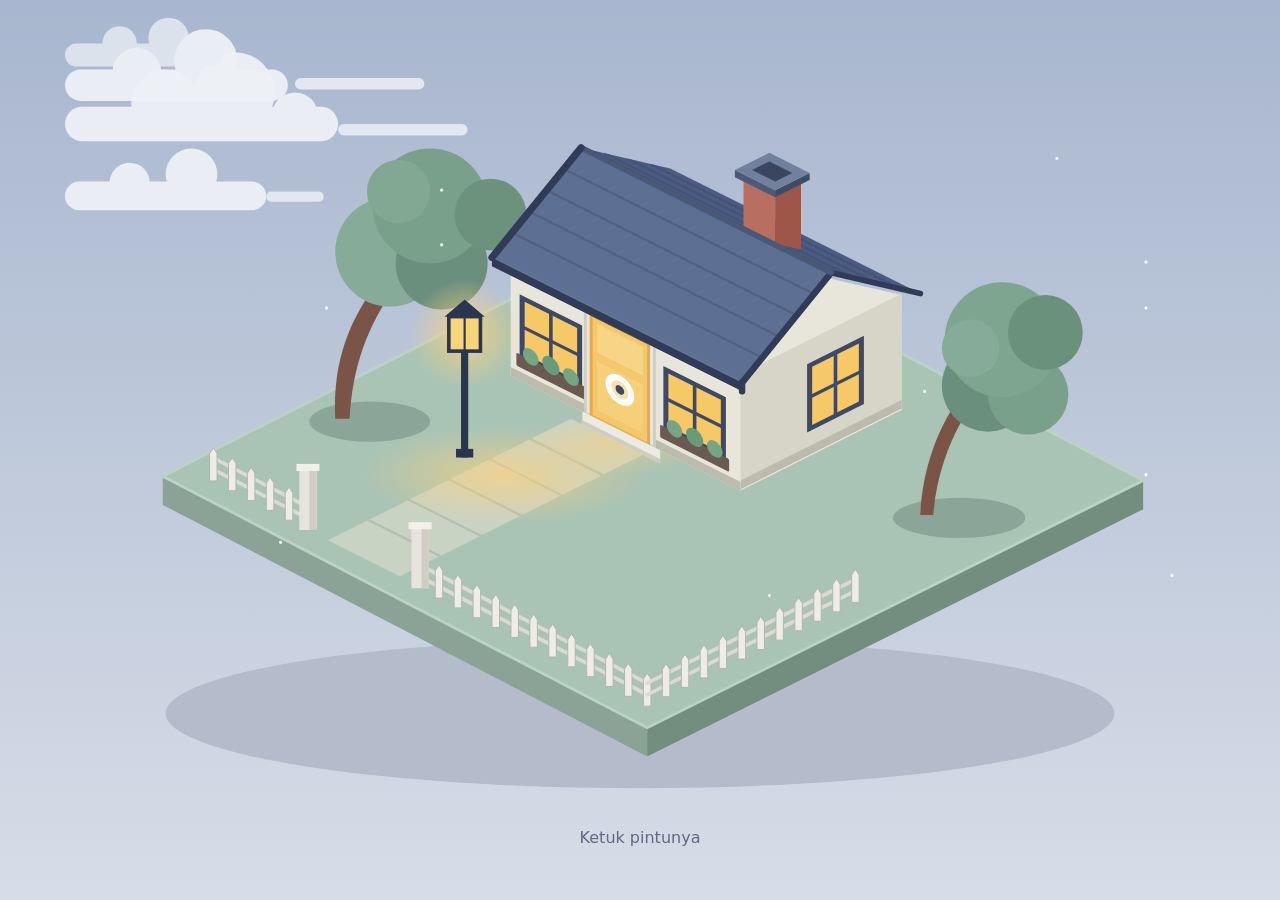
==== commit 8bc1b524: "Add files via upload" ====
--- a/his space/index.html
+++ b/his space/index.html
@@ -99,17 +99,17 @@
         <polygon points="68,325 412,150 750,328 405,500" fill="#a9c3b5"/>
         <polygon points="68,325 412,150 750,328 405,500" fill="none" stroke="#bcd2c6" stroke-width="2"/>
 
-        <polygon points="352,305 402,330 252,405 202,380" fill="#c9d3c4"/>
+        <polygon points="352,285 402,310 232.8,394.6 182.8,369.6" fill="#c9d3c4"/>
         <g stroke="#b3bfae" stroke-width="1.6" stroke-linecap="round">
-          <line x1="337" y1="312" x2="387" y2="337"/>
-          <line x1="312" y1="325" x2="362" y2="350"/>
-          <line x1="282" y1="340" x2="332" y2="365"/>
-          <line x1="252" y1="355" x2="302" y2="380"/>
-          <line x1="226" y1="368" x2="276" y2="393"/>
+          <line x1="323.8" y1="299.1" x2="373.8" y2="324.1"/>
+          <line x1="295.6" y1="313.2" x2="345.6" y2="338.2"/>
+          <line x1="267.4" y1="327.3" x2="317.4" y2="352.3"/>
+          <line x1="239.2" y1="341.4" x2="289.2" y2="366.4"/>
+          <line x1="211.0" y1="355.5" x2="261.0" y2="380.5"/>
         </g>
 
         <ellipse cx="305" cy="324" rx="100" ry="34" fill="url(#groundGlow)" class="glow-pulse"/>
-        <ellipse cx="385" cy="322" rx="62" ry="22" fill="url(#groundGlow)" opacity=".8"/>
+        <ellipse cx="385" cy="302" rx="62" ry="22" fill="url(#groundGlow)" opacity=".8"/>
 
         <polygon class="door-spill" points="366,283 406,303 335,425 150,382" fill="url(#spill)"/>
 
--- a/his space/style.css
+++ b/his space/style.css
@@ -358,7 +358,6 @@
 @keyframes colon-blink { 0%, 100% { opacity: 1; } 50% { opacity: .15; } }
 
 
-/* ---- mode gelap: hanya lampu meja yang menyala ---- */
 .inside::before {
   content: "";
   position: absolute;
@@ -383,7 +382,6 @@
 .inside.night .back-btn { background: #2a3a5e; }
 
 
-/* ---- kucing: dua pose ---- */
 .cat { cursor: pointer; }
 .cat-awake, .cat-sleep { transition: opacity .7s ease; }
 .cat-awake { transform-box: view-box; transform-origin: 652px 826px; }
@@ -408,7 +406,6 @@
 .hotspot.no-tip .tip { opacity: 0 !important; }
 
 
-/* ================= Monitor: desktop ala Windows ================= */
 .pc {
   position: fixed; inset: 0; z-index: 8;
   display: grid; place-items: center;
@@ -457,7 +454,7 @@
 }
 .desk { position: absolute; inset: 0 0 44px 0; overflow: hidden; }
 
-.desk-icons { position: absolute; top: 14px; left: 14px; display: flex; flex-direction: column; gap: 6px; }
+.desk-icons { position: absolute; top: 14px; left: 14px; bottom: 10px; display: flex; flex-direction: column; flex-wrap: wrap; align-content: flex-start; gap: 6px; }
 .desk-icon {
   width: 80px; padding: 8px 4px 6px; border: 1px solid transparent; border-radius: 6px;
   background: none; color: #fff; font: inherit; cursor: pointer;
@@ -468,7 +465,7 @@
 .desk-icon:hover { background: rgba(255, 255, 255, .14); }
 .desk-icon.sel, .desk-icon:focus-visible { background: rgba(255, 255, 255, .24); border-color: rgba(255, 255, 255, .45); outline: none; }
 
-/* jendela */
+
 .win {
   position: absolute; display: flex; flex-direction: column; min-width: 240px;
   background: #f6f8fc; border-radius: 10px; overflow: hidden;
@@ -492,7 +489,6 @@
 .win-body { flex: 1; min-height: 0; display: flex; flex-direction: column; }
 .status { padding: 5px 12px; font-size: 11px; color: #55627d; background: #f0f3f9; border-top: 1px solid #dde3ef; }
 
-/* explorer foto */
 .addr { display: flex; align-items: center; gap: 8px; padding: 8px 12px; font-size: 12px; background: #fff; border-bottom: 1px solid #e3e8f2; color: #3a4a6e; }
 .addr i { font-style: normal; color: #8a96b0; }
 .thumbs { flex: 1; overflow: auto; padding: 14px; background: #fff; display: grid; grid-template-columns: repeat(auto-fill, minmax(130px, 1fr)); gap: 12px; align-content: start; }
@@ -504,7 +500,6 @@
 .pic { display: block; overflow: hidden; background: #cfd9ec; }
 .pic svg, .pic img { width: 100%; height: 100%; display: block; object-fit: cover; }
 
-/* catatan */
 #note-text {
   flex: 1; width: 100%; min-height: 0; border: 0; resize: none; outline: none;
   padding: 12px 14px; background: #fffdf4; color: #1b2845;
@@ -512,7 +507,6 @@
   user-select: text; -webkit-user-select: text;
 }
 
-/* penampil foto */
 .viewer-stage { flex: 1; min-height: 0; background: #0f1626; display: grid; }
 .viewer-stage .pic { background: none; }
 .viewer-stage .pic img { object-fit: contain; }
@@ -521,7 +515,6 @@
 .viewer-bar button { width: 36px; height: 30px; border: 0; border-radius: 6px; background: #dfe7f5; color: #1b2845; font-size: 20px; line-height: 1; cursor: pointer; }
 .viewer-bar button:hover { background: #cbd8ee; }
 
-/* taskbar */
 .taskbar {
   position: absolute; left: 0; right: 0; bottom: 0; height: 44px;
   display: flex; align-items: center; justify-content: center;
@@ -542,7 +535,6 @@
 .tb-power { display: none; width: 34px; height: 34px; border: 0; border-radius: 6px; background: none; color: #e8eefb; cursor: pointer; place-items: center; }
 .tb-power svg { width: 18px; height: 18px; }
 
-/* start menu */
 .start-menu {
   position: absolute; left: 50%; bottom: 52px; transform: translateX(-50%);
   width: min(300px, 92%); padding: 12px; border-radius: 12px; z-index: 3000;
@@ -559,7 +551,6 @@
 .sm-foot button:hover { background: #dbe8fb; }
 .sm-foot svg { width: 16px; height: 16px; }
 
-/* layar kecil: monitor jadi layar penuh, jendela maksimal */
 @media (max-width: 640px) {
   .pc { background: #0b1020; backdrop-filter: none; }
   .pc-close, .pc-neck, .pc-base { display: none; }
@@ -573,7 +564,6 @@
   .pc, .pc-monitor { transition: none !important; }
 }
 
-/* ================= Catatan tempel (sticky note di dinding) ================= */
 .sticky-ov {
   position: fixed; inset: 0; z-index: 8;
   display: grid; place-items: center;
@@ -613,7 +603,6 @@
   .sticky-ov, .sticky-note { transition: none; }
 }
 
-/* ================= Lock screen ala Windows ================= */
 .lock {
   position: absolute; inset: 0; z-index: 5000;
   display: flex; flex-direction: column; align-items: center; justify-content: center; gap: 4px;
@@ -644,13 +633,11 @@
 .lock-avatar img { width: 100%; height: 100%; object-fit: cover; display: block; }
 .lock-avatar.has-photo svg { display: none; }
 
-/* Browser (mis. Samsung Internet) yang memaksa dark mode: halaman ini sudah "mengurus" tema gelapnya sendiri,
-   dan sengaja tampil sama persis dengan mode terang. */
 @media (prefers-color-scheme: dark) {
   html, body { background: #d7dde8; color: #1b2845; }
 }
 
-/* tombol Logout (merah) di lock screen */
+
 .lock-logout {
   width: 100%; padding: 9px 12px; border: 0; border-radius: 6px; cursor: pointer;
   background: #d93a3a; color: #fff; font: 600 15px system-ui, "Segoe UI", sans-serif;
@@ -659,18 +646,18 @@
 .lock-logout:hover { background: #e84d4d; }
 .lock-logout:focus-visible { outline: 3px solid #fff; outline-offset: 2px; }
 
-/* tombol power (merah) di taskbar: selalu tampil, tidak hanya di layar kecil */
+
 .tb-power {
   display: grid; background: #d93a3a; color: #fff;
 }
 .tb-power:hover { background: #e84d4d; }
 .tb-power:focus-visible { outline: 3px solid #fff; outline-offset: 2px; }
-/* ---- kucing: minum susu & mandi ---- */
+
 .cat-paw { transform-box: view-box; transform-origin: 671px 818px; }
 .hotspot[aria-label="Kucing"] { transition: transform .7s ease, opacity .3s ease; }
 .hotspot.busy { opacity: 0; pointer-events: none; }
 
-/* ================= Foto di dinding (3 bingkai bisa diklik) ================= */
+
 .art-frame { cursor: pointer; transition: filter .2s ease; }
 .art-frame:hover { filter: brightness(1.12); }
 .art-ov {
@@ -681,7 +668,7 @@
   opacity: 0; transition: opacity .25s ease;
 }
 .art-ov.open { opacity: 1; }
-/* bingkai popup = bingkai di dinding: pinggir biru tua #1b2845, isi warna tiap bingkai */
+
 .art-card {
   --art-bg: #a9c6ec; --art-fg: #1b2845;
   position: relative; max-width: min(92vw, 720px);
@@ -692,9 +679,9 @@
   transition: transform .3s cubic-bezier(.2, .9, .3, 1.15);
   outline: none;
 }
-.art-card[data-art="1"] { --art-bg: #a9c6ec; --art-fg: #1b2845; }   /* bingkai 1: biru muda */
-.art-card[data-art="2"] { --art-bg: #1f4670; --art-fg: #eaf2ff; }   /* bingkai 2: biru tua */
-.art-card[data-art="3"] { --art-bg: #8ea9e8; --art-fg: #1b2845; }   /* bingkai 3: biru periwinkle */
+.art-card[data-art="1"] { --art-bg: #a9c6ec; --art-fg: #1b2845; }   
+.art-card[data-art="2"] { --art-bg: #1f4670; --art-fg: #eaf2ff; }   
+.art-card[data-art="3"] { --art-bg: #8ea9e8; --art-fg: #1b2845; }   
 .art-ov.open .art-card { transform: none; }
 .art-body {
   max-height: 78vh; overflow: auto; padding: 10px;
@@ -716,10 +703,10 @@
   .art-ov, .art-card { transition: none; }
 }
 
-/* ===== Lock screen: tombol Logout jangan kepotong di layar monitor yang pendek ===== */
-.pc-screen { container-type: size; }                 /* biar isi lock bisa menyesuaikan tinggi layar monitor */
+
+.pc-screen { container-type: size; }                 
 .lock { overflow-y: auto; justify-content: flex-start; }
-.lock > :first-child { margin-top: auto; }           /* tetap di tengah kalau muat, scroll dari atas kalau tidak */
+.lock > :first-child { margin-top: auto; }           
 .lock > :last-child { margin-bottom: auto; }
 @container (max-height: 440px) {
   .lock { padding: 8px; gap: 2px; }
@@ -738,4 +725,115 @@
   .lock-date { display: none; }
   .lock-avatar { width: 36px; height: 36px; }
   .lock-avatar svg { width: 24px; height: 24px; }
-}+}
+
+#win-music  { left: 10%; top: 9%; width: min(520px, 86%); height: min(330px, 80%); }
+#win-player { left: 26%; top: 6%; width: min(390px, 84%); height: min(400px, 90%); }
+
+.songs { flex: 1; overflow: auto; padding: 6px; background: #fff; display: flex; flex-direction: column; gap: 2px; align-content: start; }
+.song { display: flex; align-items: center; gap: 12px; width: 100%; padding: 8px 10px; border: 1px solid transparent; border-radius: 8px; background: none; font: inherit; color: inherit; text-align: left; cursor: pointer; }
+.song:hover { background: #eaf1fc; }
+.song:focus-visible { background: #dbe8fb; border-color: #8fb3ea; outline: none; }
+.song.playing { background: #eef3fd; }
+.song-ico { position: relative; flex: none; width: 38px; height: 38px; border-radius: 8px; display: grid; place-items: center; overflow: hidden; color: #fff; background: linear-gradient(135deg, #3e6399, #8ea9e8); }
+.song-ico svg { width: 20px; height: 20px; }
+.song-ico img { position: absolute; inset: 0; width: 100%; height: 100%; object-fit: cover; }
+.song-ico .eq { position: absolute; inset: 0; display: none; align-items: flex-end; justify-content: center; gap: 3px; padding: 10px 0; background: rgba(31, 70, 112, .88); }
+.song.live .song-ico .eq { display: flex; }
+.eq i { width: 4px; height: 100%; border-radius: 2px; background: #fff; transform-origin: bottom; animation: eq .9s ease-in-out infinite; }
+.eq i:nth-child(2) { animation-delay: -.3s; }
+.eq i:nth-child(3) { animation-delay: -.6s; }
+@keyframes eq { 0%, 100% { transform: scaleY(.25); } 50% { transform: scaleY(1); } }
+.song-meta { flex: 1; min-width: 0; display: flex; flex-direction: column; gap: 1px; }
+.song-title { font-size: 13px; font-weight: 600; overflow: hidden; text-overflow: ellipsis; white-space: nowrap; }
+.song.playing .song-title { color: #1f4670; }
+.song-artist { font-size: 11px; font-style: normal; color: #55627d; overflow: hidden; text-overflow: ellipsis; white-space: nowrap; }
+.song-dur { flex: none; font-size: 11px; color: #55627d; font-variant-numeric: tabular-nums; }
+.song.missing .song-dur { color: #c0443f; }
+
+.rng { -webkit-appearance: none; appearance: none; width: 100%; height: 18px; margin: 0; background: none; cursor: pointer; --p: 0%; }
+.rng:disabled { opacity: .5; cursor: default; }
+.rng::-webkit-slider-runnable-track { height: 4px; border-radius: 2px; background: linear-gradient(to right, #3e6399 var(--p), #cfd8ea var(--p)); }
+.rng::-webkit-slider-thumb { -webkit-appearance: none; width: 14px; height: 14px; margin-top: -5px; border-radius: 50%; background: #1f4670; border: 2px solid #fff; box-shadow: 0 1px 3px rgba(0, 0, 0, .4); }
+.rng::-moz-range-track { height: 4px; border-radius: 2px; background: #cfd8ea; }
+.rng::-moz-range-progress { height: 4px; border-radius: 2px; background: #3e6399; }
+.rng::-moz-range-thumb { width: 10px; height: 10px; border-radius: 50%; background: #1f4670; border: 2px solid #fff; box-shadow: 0 1px 3px rgba(0, 0, 0, .4); }
+.rng:focus-visible { outline: 2px solid #8fb3ea; outline-offset: 2px; border-radius: 4px; }
+
+.player { flex: 1; min-height: 0; overflow: auto; padding: 16px 18px 14px; gap: 14px; background: linear-gradient(#f6f8fc, #e6edf8); }
+.pl-top { display: flex; align-items: center; gap: 14px; }
+.pl-cover { position: relative; flex: none; width: 96px; height: 96px; border-radius: 12px; overflow: hidden; display: grid; place-items: center; color: #fff;
+  background: linear-gradient(135deg, #1f4670, #3e6399 45%, #8ea9e8); box-shadow: 0 6px 16px rgba(10, 20, 50, .3); }
+.pl-cover svg { width: 44px; height: 44px; opacity: .92; }
+.pl-cover img { position: absolute; inset: 0; width: 100%; height: 100%; object-fit: cover; }
+.pl-info { flex: 1; min-width: 0; }
+.pl-name { font-size: 17px; font-weight: 700; color: #1b2845; overflow: hidden; text-overflow: ellipsis; white-space: nowrap; }
+.pl-artist { margin-top: 2px; font-size: 13px; color: #55627d; overflow: hidden; text-overflow: ellipsis; white-space: nowrap; }
+.pl-msg { margin-top: 6px; min-height: 14px; font-size: 11px; line-height: 1.3; color: #c0443f; }
+.pl-seek { display: flex; align-items: center; gap: 10px; font-size: 11px; color: #3a4a6e; font-variant-numeric: tabular-nums; }
+.pl-seek span { flex: none; min-width: 32px; }
+.pl-seek span:last-child { text-align: right; }
+.pl-ctl { display: flex; align-items: center; justify-content: center; gap: 8px; }
+.pl-btn { width: 40px; height: 40px; flex: none; border: 0; border-radius: 50%; background: none; color: #1b2845; display: grid; place-items: center; cursor: pointer; }
+.pl-btn svg { width: 22px; height: 22px; }
+.pl-btn:hover { background: #dbe4f4; }
+.pl-btn:focus-visible { outline: 2px solid #8fb3ea; outline-offset: 1px; }
+.pl-btn.on { color: #2f6fd0; background: #dbe8fb; }
+.pl-btn.big { width: 52px; height: 52px; background: #1f4670; color: #fff; }
+.pl-btn.big:hover { background: #2c5b8f; }
+.pl-btn.big svg { width: 26px; height: 26px; }
+.pl-btn.sm { width: 32px; height: 32px; }
+.pl-btn.sm svg { width: 18px; height: 18px; }
+.pl-vol { display: flex; align-items: center; gap: 8px; }
+.pl-vol span { flex: none; width: 40px; text-align: right; font-size: 11px; color: #55627d; }
+
+.tb-vol { width: 34px; height: 34px; border: 0; border-radius: 6px; background: none; color: #e8eefb; display: grid; place-items: center; cursor: pointer; }
+.tb-vol:hover { background: rgba(255, 255, 255, .12); }
+.tb-vol:focus-visible { outline: 2px solid #8fb3ea; }
+.tb-vol svg { width: 18px; height: 18px; }
+.vol-fly {
+  position: absolute; right: 10px; bottom: 52px; width: min(280px, 92%); padding: 12px; border-radius: 12px; z-index: 3000;
+  background: rgba(244, 247, 252, .97); backdrop-filter: blur(16px); color: #1b2845;
+  box-shadow: 0 18px 50px rgba(10, 20, 50, .5), 0 0 0 1px rgba(27, 40, 69, .2);
+  animation: win-pop .18s ease-out;
+}
+.vf-now { display: flex; align-items: center; gap: 10px; width: 100%; padding: 2px 4px 10px; border: 0; background: none; font: inherit; color: inherit; text-align: left; cursor: pointer; }
+.vf-cover { position: relative; flex: none; width: 44px; height: 44px; border-radius: 8px; overflow: hidden; display: grid; place-items: center; color: #fff; background: linear-gradient(135deg, #1f4670, #3e6399 45%, #8ea9e8); }
+.vf-cover svg { width: 22px; height: 22px; }
+.vf-cover img { position: absolute; inset: 0; width: 100%; height: 100%; object-fit: cover; }
+.vf-text { display: flex; flex-direction: column; min-width: 0; }
+.vf-now b { font-size: 13px; overflow: hidden; text-overflow: ellipsis; white-space: nowrap; }
+.vf-now span { font-size: 11px; color: #55627d; min-height: 14px; overflow: hidden; text-overflow: ellipsis; white-space: nowrap; }
+.vf-ctl { display: flex; align-items: center; justify-content: center; gap: 10px; }
+.vf-ctl .pl-btn.big { width: 44px; height: 44px; }
+.vf-ctl .pl-btn.big svg { width: 22px; height: 22px; }
+.vf-vol { display: flex; align-items: center; gap: 8px; margin-top: 10px; }
+
+@media (prefers-reduced-motion: reduce) { .eq i { animation: none; transform: scaleY(.6); } }
+
+
+/* ---- jam dinding menyala saat malam ---- */
+.clock-glow-layer { mix-blend-mode: screen; }
+.clock-halo { animation: clock-pulse 6s ease-in-out infinite; }
+@keyframes clock-pulse { 0%, 100% { opacity: .82; } 50% { opacity: 1; } }
+@media (prefers-reduced-motion: reduce) { .clock-halo { animation: none; } }
+
+/* ---- popup Roblox di dalam layar PC ---- */
+.msg-ov { position: absolute; inset: 0; z-index: 9999; display: grid; place-items: center; background: rgba(8, 12, 26, .35); }
+.msg-ov[hidden] { display: none; }
+.msg-box {
+  width: min(340px, 88%); background: #f6f8fc; border-radius: 10px; overflow: hidden;
+  box-shadow: 0 18px 50px rgba(10, 20, 50, .5), 0 0 0 1px rgba(27, 40, 69, .25);
+}
+.msg-box.pop { animation: win-pop .22s ease-out; }
+.msg-box .win-bar { background: #cdd9ee; }
+.msg-body { display: flex; align-items: center; gap: 14px; padding: 22px 20px 12px; }
+.msg-body svg { width: 44px; height: 44px; flex: none; }
+.msg-text { margin: 0; font-size: 15px; font-weight: 600; line-height: 1.45; color: #1b2845; }
+.msg-actions { display: flex; justify-content: flex-end; padding: 8px 14px 14px; }
+.msg-ok {
+  min-width: 84px; padding: 7px 18px; border: 1px solid #8fb3ea; border-radius: 6px;
+  background: #dbe8fb; color: #1b2845; font: inherit; font-size: 13px; font-weight: 600; cursor: pointer;
+}
+.msg-ok:hover { background: #c8dcf9; }
+.msg-ok:focus-visible { outline: 3px solid #1b2845; outline-offset: 2px; }
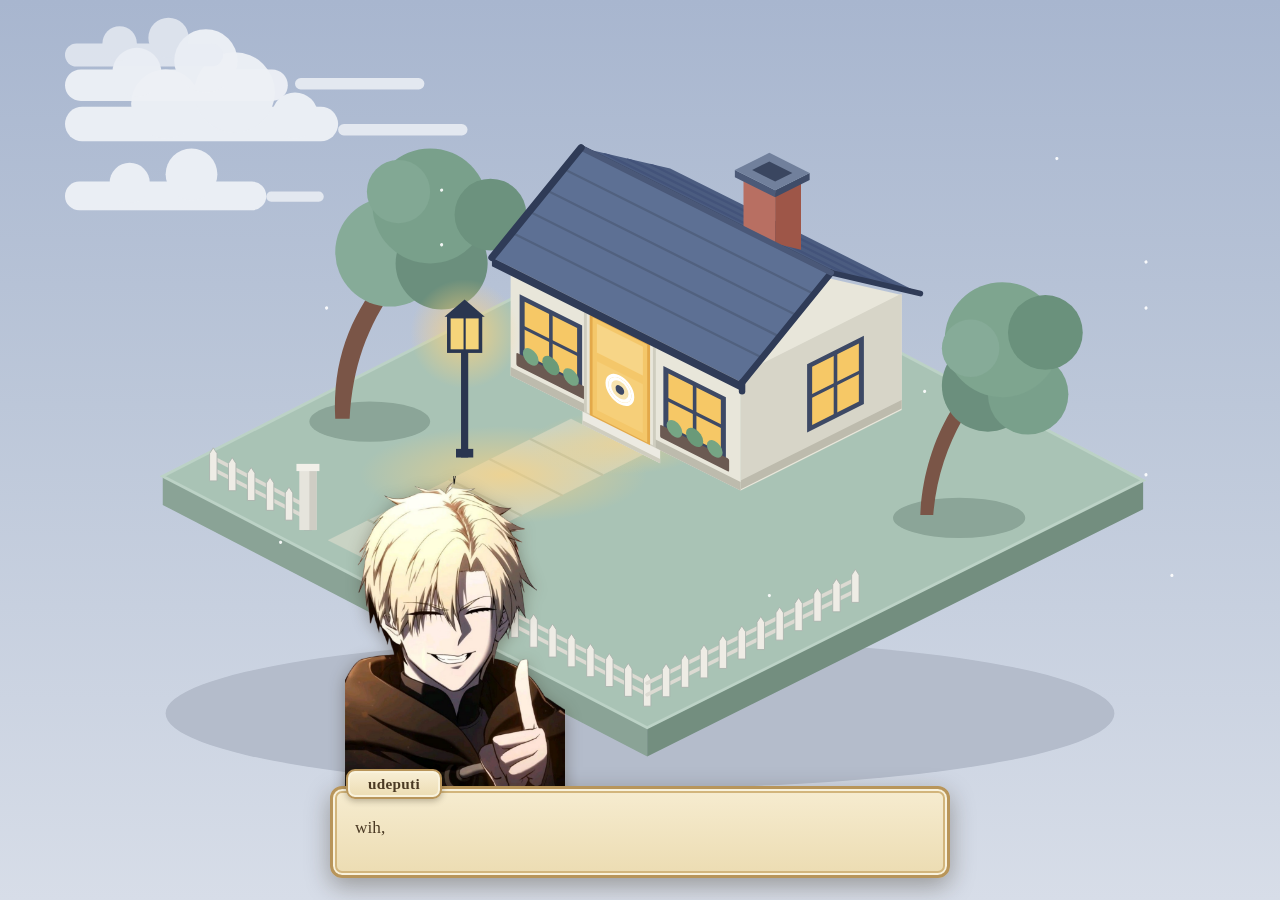
==== commit 1bb81edd: "Add files via upload" ====
--- a/his space/index.html
+++ b/his space/index.html
@@ -275,6 +275,144 @@
 
   <div class="flash" id="flash" aria-hidden="true"></div>
 
+  <div class="doorfront" id="doorfront" aria-hidden="true">
+    <svg viewBox="0 0 400 800" preserveAspectRatio="xMidYMid meet" focusable="false">
+      <defs>
+        <radialGradient id="fdInterior" cx="50%" cy="55%" r="70%">
+          <stop offset="0" stop-color="#fffbe6"/>
+          <stop offset=".6" stop-color="#ffe8a0"/>
+          <stop offset="1" stop-color="#ffc95e"/>
+        </radialGradient>
+        <radialGradient id="fdGlow">
+          <stop offset="0" stop-color="#ffd27a" stop-opacity=".8"/>
+          <stop offset="1" stop-color="#ffd27a" stop-opacity="0"/>
+        </radialGradient>
+        <linearGradient id="fdSpill" gradientUnits="userSpaceOnUse" x1="0" y1="712" x2="0" y2="800">
+          <stop offset="0" stop-color="#ffe39a" stop-opacity=".95"/>
+          <stop offset="1" stop-color="#ffd27a" stop-opacity="0"/>
+        </linearGradient>
+        <linearGradient id="fdDoor" x1="0" y1="0" x2="1" y2="0">
+          <stop offset="0" stop-color="#22304f"/>
+          <stop offset=".5" stop-color="#2d3f6a"/>
+          <stop offset="1" stop-color="#22304f"/>
+        </linearGradient>
+      </defs>
+
+      <!-- dinding & lantai lorong -->
+      <rect x="-2000" y="-2000" width="4000" height="2712" fill="#dbe3f0"/>
+      <rect x="-2000" y="540" width="4000" height="172" fill="#c4d0e6"/>
+      <rect x="-2000" y="534" width="4000" height="8" fill="#eef2fa"/>
+      <rect x="-2000" y="700" width="4000" height="12" fill="#f2f4fa"/>
+      <rect x="-2000" y="712" width="4000" height="2000" fill="#b79f7e"/>
+      <g stroke="#a48c6a" stroke-width="1.5"><line x1="-2000" y1="742" x2="2000" y2="742"/><line x1="-2000" y1="774" x2="2000" y2="774"/></g>
+
+      <!-- papan nama di atas pintu -->
+      <g transform="rotate(-1.2 200 94)">
+        <rect x="62" y="62" width="276" height="64" rx="6" fill="#8a5a3c" stroke="#5a3a26" stroke-width="3"/>
+        <rect x="68" y="68" width="264" height="52" rx="4" fill="none" stroke="#c99a6b" stroke-width="1.5"/>
+        <text x="200" y="88" text-anchor="middle" font-family="Impact, 'Arial Black', system-ui, sans-serif" font-size="17" font-weight="800" fill="#f6e8c8" textLength="110" lengthAdjust="spacing">KAWASAN</text>
+        <text x="200" y="115" text-anchor="middle" font-family="Impact, 'Arial Black', system-ui, sans-serif" font-size="27" font-weight="900" fill="#ffd88a" textLength="236" lengthAdjust="spacingAndGlyphs">ORANG GANTENG</text>
+        <circle cx="73" cy="73" r="2.6" fill="#d9c9a8"/><circle cx="327" cy="73" r="2.6" fill="#d9c9a8"/>
+        <circle cx="73" cy="115" r="2.6" fill="#d9c9a8"/><circle cx="327" cy="115" r="2.6" fill="#d9c9a8"/>
+      </g>
+
+      <!-- hiasan dinding -->
+
+      <!-- cahaya dari dalam -->
+      <circle class="fd-glow" cx="200" cy="430" r="340" fill="url(#fdGlow)"/>
+      <polygon class="fd-spill" points="52,712 348,712 392,800 8,800" fill="url(#fdSpill)"/>
+
+      <!-- keset -->
+      <polygon points="78,738 322,738 338,786 62,786" fill="#3a4d7c" stroke="#1b2845" stroke-width="2"/>
+      <polygon points="86,744 314,744 327,780 73,780" fill="none" stroke="#8fb3ea" stroke-width="1.5" stroke-dasharray="5 4"/>
+      <text x="200" y="768" text-anchor="middle" font-family="Impact, 'Arial Black', system-ui, sans-serif" font-size="18" font-weight="800" fill="#f6ecd0" textLength="110" lengthAdjust="spacingAndGlyphs">WELCOME</text>
+
+      <!-- pintu kamar -->
+      <g class="fd-door" id="fd-door" role="button" tabindex="0" aria-label="Buka pintu kamar">
+        <rect class="fd-frame" x="36" y="140" width="328" height="572" fill="#f2f4fa" stroke="#c3cad9" stroke-width="2"/>
+        <rect x="50" y="154" width="300" height="558" fill="url(#fdInterior)"/>
+
+        <g class="fd-leaf">
+          <rect x="50" y="154" width="300" height="558" fill="url(#fdDoor)" stroke="#141d34" stroke-width="2"/>
+          <rect x="62" y="166" width="276" height="534" fill="none" stroke="#3a4d7c" stroke-width="2" opacity=".6"/>
+
+          <!-- papan nama -->
+          <rect x="116" y="182" width="168" height="76" rx="5" fill="#f6ecd0" stroke="#b8955a" stroke-width="3"/>
+          <rect x="121" y="187" width="158" height="66" rx="3" fill="none" stroke="#d2b57c" stroke-width="1.2"/>
+          <text x="200" y="226" text-anchor="middle" font-family="Impact, 'Arial Black', system-ui, sans-serif" font-size="34" font-weight="900" fill="#4b3a24" textLength="138" lengthAdjust="spacingAndGlyphs">UDEPUTI</text>
+          <text x="200" y="246" text-anchor="middle" font-family="system-ui, sans-serif" font-size="14" font-weight="700" fill="#6b4f2a" textLength="92" lengthAdjust="spacing">S P A C E</text>
+
+          <!-- tanda merah -->
+          <rect x="120" y="274" width="160" height="34" rx="17" fill="#d93a3a" stroke="#fff" stroke-width="2"/>
+          <text x="200" y="297" text-anchor="middle" font-family="system-ui, sans-serif" font-size="15" font-weight="800" fill="#fff" textLength="126" lengthAdjust="spacingAndGlyphs">KETUK DULU DONG</text>
+
+          <!-- tanda awas kucing -->
+          <polygon points="152,330 186,392 118,392" fill="#f4c542" stroke="#1b2845" stroke-width="3" stroke-linejoin="round"/>
+          <polygon points="141,376 143,366 149,372" fill="#1b2845"/>
+          <polygon points="163,376 161,366 155,372" fill="#1b2845"/>
+          <ellipse cx="152" cy="379" rx="11" ry="8" fill="#1b2845"/>
+          <circle cx="148" cy="378" r="1.6" fill="#f4c542"/><circle cx="156" cy="378" r="1.6" fill="#f4c542"/>
+          <text x="152" y="409" text-anchor="middle" font-family="system-ui, sans-serif" font-size="11" font-weight="800" fill="#ffd88a" textLength="70" lengthAdjust="spacingAndGlyphs">AWAS KUCING</text>
+
+          <!-- poster -->
+          <g transform="rotate(4 242 384)">
+            <rect x="204" y="330" width="76" height="106" fill="#f6ecd0" stroke="#b8955a" stroke-width="3"/>
+            <rect x="210" y="336" width="64" height="76" fill="#8ea9e8"/>
+            <circle cx="257" cy="356" r="8" fill="#fff"/>
+            <polygon points="210,412 236,372 274,412" fill="#4a6bc4"/>
+            <polygon points="236,372 274,412 252,412" fill="#3a56a8"/>
+            <text x="242" y="427" text-anchor="middle" font-family="system-ui, sans-serif" font-size="9" font-weight="800" fill="#4b3a24" textLength="52" lengthAdjust="spacingAndGlyphs">GOOD VIBES</text>
+          </g>
+
+          <!-- stiker -->
+          <circle cx="126" cy="462" r="17" fill="#7a63d8" stroke="#fff" stroke-width="2"/>
+          <text x="126" y="468" text-anchor="middle" font-family="Impact, 'Arial Black', system-ui, sans-serif" font-size="15" font-weight="900" fill="#fff">GG</text>
+          <polygon points="170,446 175,458 188,458 177,466 182,478 170,470 158,478 163,466 152,458 165,458" fill="#ffd88a" stroke="#1b2845" stroke-width="1.5" stroke-linejoin="round"/>
+          <g transform="rotate(-5 226 462)">
+            <rect x="196" y="450" width="64" height="26" rx="13" fill="#e0834a" stroke="#fff" stroke-width="2"/>
+            <text x="228" y="468" text-anchor="middle" font-family="system-ui, sans-serif" font-size="12" font-weight="800" fill="#fff" textLength="44" lengthAdjust="spacingAndGlyphs">SANTUY</text>
+          </g>
+
+          <!-- gagang -->
+          <rect x="312" y="446" width="24" height="62" rx="9" fill="#c9a257" stroke="#8a6a2a" stroke-width="1.5"/>
+          <circle class="bell-ring" cx="324" cy="477" r="13" fill="none" stroke="#fff" stroke-width="2"/>
+          <circle cx="324" cy="477" r="9" fill="#f6e3b0" stroke="#8a6a2a" stroke-width="2"/>
+          <circle cx="324" cy="477" r="3" fill="#3d4965"/>
+
+          <!-- sticky note -->
+          <g transform="rotate(-5 150 524)">
+            <rect x="116" y="496" width="70" height="62" fill="#f6e68f" stroke="#d8c26e" stroke-width="1.5"/>
+            <rect x="136" y="490" width="30" height="11" fill="#fff" opacity=".55"/>
+            <text x="151" y="522" text-anchor="middle" font-family="'Segoe Print', 'Comic Sans MS', cursive, system-ui" font-size="12" font-weight="700" fill="#3a3318" textLength="48" lengthAdjust="spacingAndGlyphs">ogy ada</text>
+            <text x="151" y="540" text-anchor="middle" font-family="'Segoe Print', 'Comic Sans MS', cursive, system-ui" font-size="12" font-weight="700" fill="#3a3318" textLength="50" lengthAdjust="spacingAndGlyphs">di dalam</text>
+          </g>
+
+          <!-- headphone gantung -->
+          <circle cx="246" cy="548" r="4" fill="#c9a257"/>
+          <path d="M222,606 C222,556 270,556 270,606" fill="none" stroke="#111827" stroke-width="6" stroke-linecap="round"/>
+          <rect x="214" y="600" width="14" height="26" rx="6" fill="#d93a3a" stroke="#111827" stroke-width="2"/>
+          <rect x="264" y="600" width="14" height="26" rx="6" fill="#d93a3a" stroke="#111827" stroke-width="2"/>
+          <rect x="50" y="696" width="300" height="16" fill="#17213a"/>
+
+          <rect class="fd-shade" x="50" y="154" width="300" height="558" fill="#7a4b12" opacity="0"/>
+        </g>
+        <rect x="36" y="140" width="328" height="572" fill="transparent"/>
+      </g>
+    </svg>
+    <p class="fd-hint">Ketuk pintunya</p>
+  </div>
+
+  <div class="dialog" id="dialog" role="dialog" aria-label="Percakapan" hidden>
+    <div class="dlg-wrap">
+      <img class="dlg-portrait" src="picture/vlad 8.png" alt="" onerror="this.remove()">
+      <div class="dlg-name">udeputi</div>
+      <div class="dlg-box">
+        <p class="dlg-text"><span id="dlg-typed"></span><span id="dlg-rest"></span></p>
+        <span class="dlg-next" aria-hidden="true">&#9660;</span>
+      </div>
+    </div>
+  </div>
+
   <script src="script.js"></script>
 </body>
 </html>
--- a/his space/style.css
+++ b/his space/style.css
@@ -401,8 +401,8 @@
 .cat-eyes { transform-box: fill-box; transform-origin: center; animation: blink 5s infinite; }
 @keyframes blink { 0%, 93%, 100% { transform: scaleY(1); } 96% { transform: scaleY(.1); } }
 
-.hotspot[aria-label="Kucing"] { transform: translate(652px, 736px); transition: transform .7s ease; }
-.inside.night .hotspot[aria-label="Kucing"] { transform: translate(662px, 796px); }
+.hotspot[aria-label="Kucing"] { transform: translate(652px, 798px); transition: transform .7s ease; }
+.inside.night .hotspot[aria-label="Kucing"] { transform: translate(646px, 810px); }
 .hotspot.no-tip .tip { opacity: 0 !important; }
 
 
@@ -836,4 +836,230 @@
   background: #dbe8fb; color: #1b2845; font: inherit; font-size: 13px; font-weight: 600; cursor: pointer;
 }
 .msg-ok:hover { background: #c8dcf9; }
-.msg-ok:focus-visible { outline: 3px solid #1b2845; outline-offset: 2px; }+.msg-ok:focus-visible { outline: 3px solid #1b2845; outline-offset: 2px; }
+
+#scene.zooming .clouds,
+#scene.zooming .wind,
+#scene.zooming #leaves,
+#scene.zooming .smoke { display: none; }
+#scene.zooming * { animation-play-state: paused !important; }
+
+g.win { --amp: 1.8; pointer-events: none; }
+.win-sash { transform-box: fill-box; transform: scaleX(.12); }
+.win-sash-l { transform-origin: 0% 50%; }
+.win-sash-r { transform-origin: 100% 50%; }
+.win-night, .win-day, .win-dim { transition: opacity .9s ease; }
+.win-night, .win-dim { opacity: 0; }
+.inside.night .win-night { opacity: 1; }
+.inside.night .win-day { opacity: 0; }
+.inside.night .win-dim { opacity: .35; }
+.win-tree {
+  transform-box: fill-box;
+  transform-origin: 50% 100%;
+  animation: win-sway var(--dur, 4.6s) ease-in-out infinite;
+  animation-delay: var(--dl, 0s);
+}
+.win-canopy {
+  transform-box: fill-box;
+  transform-origin: 50% 90%;
+  animation: win-flutter var(--dur2, 2.9s) ease-in-out infinite;
+  animation-delay: var(--dl2, -.4s);
+}
+@keyframes win-sway {
+  0%, 100% { transform: rotate(calc(var(--amp, 1) * -1.6deg)); }
+  50%      { transform: rotate(calc(var(--amp, 1) * 2.2deg)); }
+}
+@keyframes win-flutter {
+  0%, 100% { transform: rotate(calc(var(--amp, 1) * -1.2deg)); }
+  50%      { transform: rotate(calc(var(--amp, 1) * 1.6deg)); }
+}
+.win-cloud { animation: win-cloud 60s linear infinite; }
+@keyframes win-cloud {
+  from { transform: translateX(-60px); }
+  to   { transform: translateX(150px); }
+}
+
+#scene.is-open.at-door .door-burst { opacity: .16; }
+
+.dialog {
+  position: fixed;
+  inset: 0;
+  z-index: 5;
+  display: flex;
+  flex-direction: column;
+  justify-content: flex-end;
+  align-items: center;
+  padding: 0 14px calc(22px + env(safe-area-inset-bottom, 0px));
+  cursor: pointer;
+  -webkit-tap-highlight-color: transparent;
+  opacity: 0;
+  transition: opacity .35s ease;
+}
+.dialog.show { opacity: 1; }
+
+.dlg-wrap {
+  position: relative;
+  width: min(100%, 620px);
+  transform: translateY(14px);
+  transition: transform .35s cubic-bezier(.2, .8, .2, 1);
+}
+.dialog.show .dlg-wrap { transform: none; }
+
+.dlg-name {
+  position: absolute;
+  left: 16px;
+  top: -17px;
+  z-index: 1;
+  padding: 5px 20px 6px;
+  font: 700 .95rem/1 "Palatino Linotype", Palatino, "Book Antiqua", Georgia, serif;
+  letter-spacing: .02em;
+  color: #4b3a24;
+  background: linear-gradient(180deg, #f8efd6, #ecdcb2);
+  border: 2px solid #b8955a;
+  border-radius: 9px;
+  box-shadow: inset 0 0 0 2px #f9f2dc, 0 2px 6px rgba(40, 30, 10, .3);
+}
+
+.dlg-box {
+  position: relative;
+  min-height: 92px;
+  padding: 26px 40px 20px 22px;
+  border: 3px solid #b8955a;
+  border-radius: 12px;
+  background: linear-gradient(180deg, #f6ecd0, #ecdcb2);
+  box-shadow: inset 0 0 0 2px #f9f2dc, inset 0 0 0 4px #d2b57c, 0 8px 24px rgba(40, 30, 10, .35);
+}
+
+.dlg-text {
+  font: 500 1.08rem/1.5 "Palatino Linotype", Palatino, "Book Antiqua", Georgia, serif;
+  color: #4b3a24;
+}
+#dlg-rest { visibility: hidden; }
+
+.dlg-next {
+  position: absolute;
+  right: 16px;
+  bottom: 10px;
+  font-size: .85rem;
+  color: #6b4f2a;
+  opacity: 0;
+}
+.dialog.done .dlg-next { opacity: 1; animation: dlg-bob 1s ease-in-out infinite; }
+@keyframes dlg-bob {
+  0%, 100% { transform: translateY(0); }
+  50%      { transform: translateY(3px); }
+}
+
+.dlg-portrait {
+  position: absolute;
+  left: 0;
+  bottom: calc(100% - 30px);
+  z-index: 0;
+  height: min(40vh, 340px);
+  max-width: 72%;
+  width: auto;
+  object-fit: contain;
+  object-position: left bottom;
+  pointer-events: none;
+  filter: drop-shadow(0 4px 8px rgba(40, 30, 10, .35));
+}
+.dlg-box { z-index: 1; }
+.dlg-name { z-index: 2; }
+
+.doorfront {
+  position: fixed;
+  inset: 0;
+  z-index: 4;
+  background: #dbe3f0;
+  visibility: hidden;
+  pointer-events: none;
+}
+.doorfront.show { visibility: visible; }
+.doorfront svg { width: 100%; height: 100%; display: block; overflow: visible; }
+.doorfront::after {
+  content: "";
+  position: absolute;
+  inset: 0;
+  pointer-events: none;
+  background: radial-gradient(ellipse at 50% 40%, rgba(0, 0, 0, 0) 45%, rgba(27, 40, 69, .32) 100%);
+}
+.fd-leaf {
+  transform-box: fill-box;
+  transform-origin: 0% 50%;
+  transition: transform 1s cubic-bezier(.3, .7, .3, 1);
+}
+.fd-shade { transition: opacity .9s ease; }
+.fd-spill, .fd-glow { opacity: 0; transition: opacity 1.1s ease-out; }
+.doorfront.open .fd-leaf { transform: scaleX(.12); }
+.doorfront.open .fd-shade { opacity: .45; }
+.doorfront.open .fd-spill,
+.doorfront.open .fd-glow { opacity: 1; }
+
+.fd-door { outline: none; pointer-events: none; }
+.doorfront.ready .fd-door { pointer-events: auto; cursor: pointer; }
+.doorfront.ready:not(.open) .fd-door:hover .fd-leaf,
+.doorfront.ready:not(.open) .fd-door:focus-visible .fd-leaf { transform: scaleX(.84); }
+.fd-door:focus-visible .fd-frame { stroke: #3d4965; stroke-width: 3; }
+
+.fd-hint {
+  position: fixed;
+  left: 50%;
+  bottom: 6vh;
+  transform: translateX(-50%);
+  font: 500 1rem/1 system-ui, sans-serif;
+  color: #2f3b57;
+  background: rgba(232, 230, 218, .85);
+  padding: 9px 16px;
+  border-radius: 999px;
+  opacity: 0;
+  pointer-events: none;
+  transition: opacity .6s ease;
+}
+.doorfront.ready .fd-hint { opacity: .9; }
+
+/* ---- dialog "me" di kamar (warna biru, beda dari dialog udeputi) ---- */
+.dialog.me .dlg-name {
+  color: #fff;
+  background: linear-gradient(180deg, #4a6fc4, #2f4f96);
+  border-color: #1b2845;
+  box-shadow: inset 0 0 0 2px #7f9ce0, 0 2px 6px rgba(10, 20, 50, .35);
+}
+.dialog.me .dlg-box {
+  border-color: #1b2845;
+  background: linear-gradient(180deg, #e6efff, #c3d6f5);
+  box-shadow: inset 0 0 0 2px #f3f7ff, inset 0 0 0 4px #8fb3ea, 0 8px 24px rgba(10, 20, 50, .4);
+}
+.dialog.me .dlg-text { color: #1b2845; }
+.dialog.me .dlg-next { color: #2f4f96; }
+
+/* ---- pop up quest kanan atas ---- */
+.quest {
+  position: fixed; top: 18px; right: 18px; z-index: 9;
+  width: min(250px, calc(100vw - 36px));
+  padding: 12px 16px 13px;
+  border-radius: 12px;
+  background: rgba(27, 40, 69, .94);
+  border: 2px solid #ffd88a;
+  box-shadow: 0 10px 28px rgba(0, 0, 0, .4), inset 0 0 0 2px rgba(255, 216, 138, .18);
+  color: #fff;
+  font-family: system-ui, sans-serif;
+  pointer-events: none;
+  opacity: 0;
+  transform: translateX(24px);
+  transition: opacity .35s ease, transform .35s cubic-bezier(.2, .8, .2, 1);
+}
+.quest.show { opacity: 1; transform: none; }
+.quest-tag {
+  display: inline-block; margin-bottom: 6px; padding: 2px 9px;
+  border-radius: 999px; background: #ffd88a; color: #4b3a24;
+  font-size: 11px; font-weight: 800; letter-spacing: .12em;
+}
+.quest-text { font-size: 14px; font-weight: 600; line-height: 1.4; }
+body:has(.pc.open) .quest { top: 72px; }
+@media (max-width: 640px) { body:has(.pc.open) .quest { z-index: 7; } }
+@media (prefers-reduced-motion: reduce) { .quest { transition: none; } }
+
+/* ---- nama "ogy" melayang di atas kepala kucing ---- */
+.cat-name { animation: name-bob 2.6s ease-in-out infinite; }
+@keyframes name-bob { 0%, 100% { transform: translateY(0); } 50% { transform: translateY(-3px); } }
+@media (prefers-reduced-motion: reduce) { .cat-name { animation: none; } }
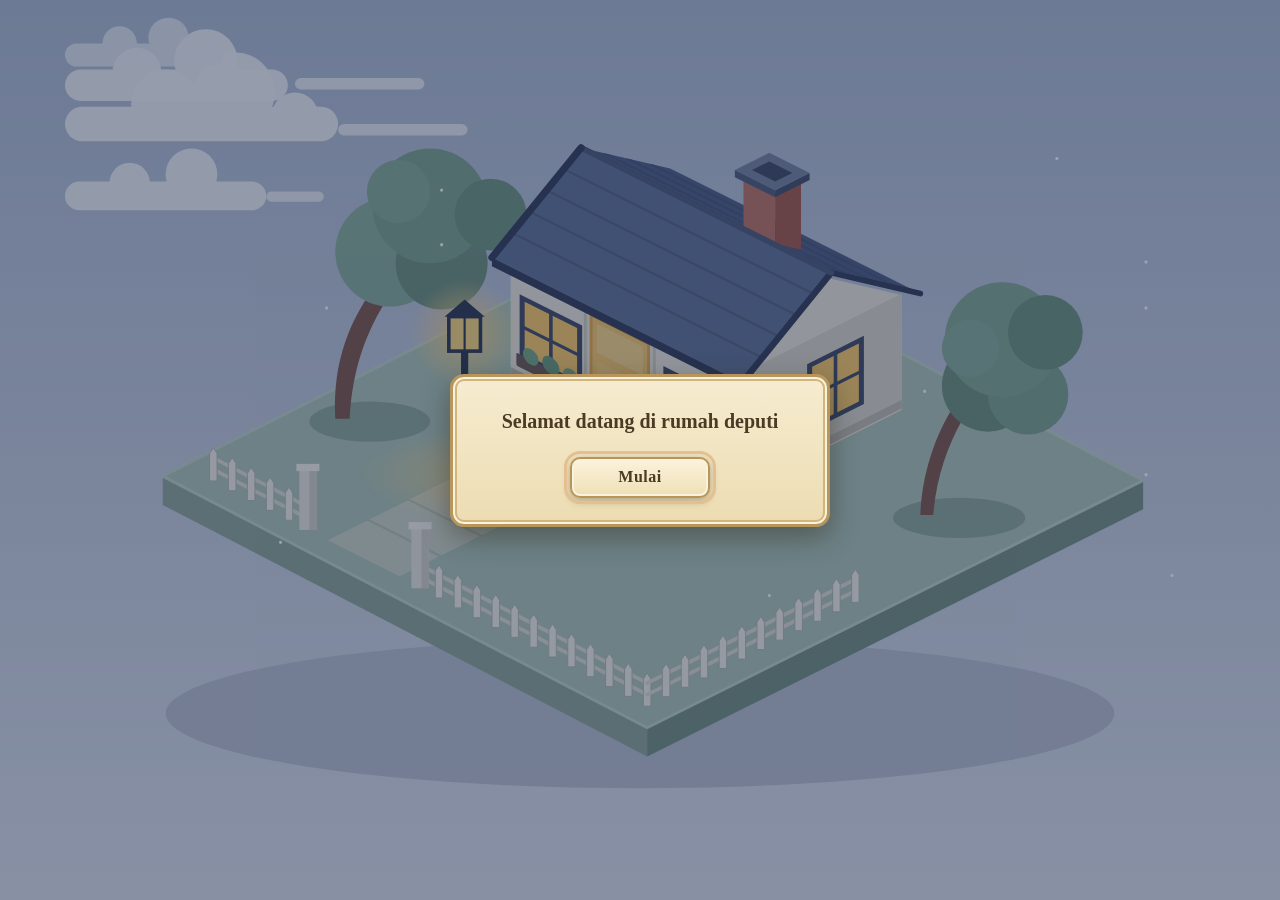
==== commit d61a32c5: "Add files via upload" ====
--- a/his space/index.html
+++ b/his space/index.html
@@ -273,7 +273,16 @@
 
   <p class="hint" id="hint">Ketuk pintunya</p>
 
+  <audio id="wind-sfx" src="music/angin.mp3" loop preload="auto"></audio>
+
   <div class="flash" id="flash" aria-hidden="true"></div>
+
+  <div class="welcome" id="welcome" role="dialog" aria-modal="true" aria-labelledby="welcome-title">
+    <div class="welcome-box">
+      <p class="welcome-title" id="welcome-title">Selamat datang di rumah deputi</p>
+      <button type="button" class="welcome-btn" id="welcome-start">Mulai</button>
+    </div>
+  </div>
 
   <div class="doorfront" id="doorfront" aria-hidden="true">
     <svg viewBox="0 0 400 800" preserveAspectRatio="xMidYMid meet" focusable="false">
@@ -298,7 +307,6 @@
         </linearGradient>
       </defs>
 
-      <!-- dinding & lantai lorong -->
       <rect x="-2000" y="-2000" width="4000" height="2712" fill="#dbe3f0"/>
       <rect x="-2000" y="540" width="4000" height="172" fill="#c4d0e6"/>
       <rect x="-2000" y="534" width="4000" height="8" fill="#eef2fa"/>
@@ -306,7 +314,6 @@
       <rect x="-2000" y="712" width="4000" height="2000" fill="#b79f7e"/>
       <g stroke="#a48c6a" stroke-width="1.5"><line x1="-2000" y1="742" x2="2000" y2="742"/><line x1="-2000" y1="774" x2="2000" y2="774"/></g>
 
-      <!-- papan nama di atas pintu -->
       <g transform="rotate(-1.2 200 94)">
         <rect x="62" y="62" width="276" height="64" rx="6" fill="#8a5a3c" stroke="#5a3a26" stroke-width="3"/>
         <rect x="68" y="68" width="264" height="52" rx="4" fill="none" stroke="#c99a6b" stroke-width="1.5"/>
@@ -316,18 +323,14 @@
         <circle cx="73" cy="115" r="2.6" fill="#d9c9a8"/><circle cx="327" cy="115" r="2.6" fill="#d9c9a8"/>
       </g>
 
-      <!-- hiasan dinding -->
-
-      <!-- cahaya dari dalam -->
+
       <circle class="fd-glow" cx="200" cy="430" r="340" fill="url(#fdGlow)"/>
       <polygon class="fd-spill" points="52,712 348,712 392,800 8,800" fill="url(#fdSpill)"/>
 
-      <!-- keset -->
       <polygon points="78,738 322,738 338,786 62,786" fill="#3a4d7c" stroke="#1b2845" stroke-width="2"/>
       <polygon points="86,744 314,744 327,780 73,780" fill="none" stroke="#8fb3ea" stroke-width="1.5" stroke-dasharray="5 4"/>
       <text x="200" y="768" text-anchor="middle" font-family="Impact, 'Arial Black', system-ui, sans-serif" font-size="18" font-weight="800" fill="#f6ecd0" textLength="110" lengthAdjust="spacingAndGlyphs">WELCOME</text>
 
-      <!-- pintu kamar -->
       <g class="fd-door" id="fd-door" role="button" tabindex="0" aria-label="Buka pintu kamar">
         <rect class="fd-frame" x="36" y="140" width="328" height="572" fill="#f2f4fa" stroke="#c3cad9" stroke-width="2"/>
         <rect x="50" y="154" width="300" height="558" fill="url(#fdInterior)"/>
@@ -336,17 +339,14 @@
           <rect x="50" y="154" width="300" height="558" fill="url(#fdDoor)" stroke="#141d34" stroke-width="2"/>
           <rect x="62" y="166" width="276" height="534" fill="none" stroke="#3a4d7c" stroke-width="2" opacity=".6"/>
 
-          <!-- papan nama -->
           <rect x="116" y="182" width="168" height="76" rx="5" fill="#f6ecd0" stroke="#b8955a" stroke-width="3"/>
           <rect x="121" y="187" width="158" height="66" rx="3" fill="none" stroke="#d2b57c" stroke-width="1.2"/>
           <text x="200" y="226" text-anchor="middle" font-family="Impact, 'Arial Black', system-ui, sans-serif" font-size="34" font-weight="900" fill="#4b3a24" textLength="138" lengthAdjust="spacingAndGlyphs">UDEPUTI</text>
           <text x="200" y="246" text-anchor="middle" font-family="system-ui, sans-serif" font-size="14" font-weight="700" fill="#6b4f2a" textLength="92" lengthAdjust="spacing">S P A C E</text>
 
-          <!-- tanda merah -->
           <rect x="120" y="274" width="160" height="34" rx="17" fill="#d93a3a" stroke="#fff" stroke-width="2"/>
           <text x="200" y="297" text-anchor="middle" font-family="system-ui, sans-serif" font-size="15" font-weight="800" fill="#fff" textLength="126" lengthAdjust="spacingAndGlyphs">KETUK DULU DONG</text>
 
-          <!-- tanda awas kucing -->
           <polygon points="152,330 186,392 118,392" fill="#f4c542" stroke="#1b2845" stroke-width="3" stroke-linejoin="round"/>
           <polygon points="141,376 143,366 149,372" fill="#1b2845"/>
           <polygon points="163,376 161,366 155,372" fill="#1b2845"/>
@@ -354,7 +354,6 @@
           <circle cx="148" cy="378" r="1.6" fill="#f4c542"/><circle cx="156" cy="378" r="1.6" fill="#f4c542"/>
           <text x="152" y="409" text-anchor="middle" font-family="system-ui, sans-serif" font-size="11" font-weight="800" fill="#ffd88a" textLength="70" lengthAdjust="spacingAndGlyphs">AWAS KUCING</text>
 
-          <!-- poster -->
           <g transform="rotate(4 242 384)">
             <rect x="204" y="330" width="76" height="106" fill="#f6ecd0" stroke="#b8955a" stroke-width="3"/>
             <rect x="210" y="336" width="64" height="76" fill="#8ea9e8"/>
@@ -364,7 +363,6 @@
             <text x="242" y="427" text-anchor="middle" font-family="system-ui, sans-serif" font-size="9" font-weight="800" fill="#4b3a24" textLength="52" lengthAdjust="spacingAndGlyphs">GOOD VIBES</text>
           </g>
 
-          <!-- stiker -->
           <circle cx="126" cy="462" r="17" fill="#7a63d8" stroke="#fff" stroke-width="2"/>
           <text x="126" y="468" text-anchor="middle" font-family="Impact, 'Arial Black', system-ui, sans-serif" font-size="15" font-weight="900" fill="#fff">GG</text>
           <polygon points="170,446 175,458 188,458 177,466 182,478 170,470 158,478 163,466 152,458 165,458" fill="#ffd88a" stroke="#1b2845" stroke-width="1.5" stroke-linejoin="round"/>
@@ -373,13 +371,11 @@
             <text x="228" y="468" text-anchor="middle" font-family="system-ui, sans-serif" font-size="12" font-weight="800" fill="#fff" textLength="44" lengthAdjust="spacingAndGlyphs">SANTUY</text>
           </g>
 
-          <!-- gagang -->
           <rect x="312" y="446" width="24" height="62" rx="9" fill="#c9a257" stroke="#8a6a2a" stroke-width="1.5"/>
           <circle class="bell-ring" cx="324" cy="477" r="13" fill="none" stroke="#fff" stroke-width="2"/>
           <circle cx="324" cy="477" r="9" fill="#f6e3b0" stroke="#8a6a2a" stroke-width="2"/>
           <circle cx="324" cy="477" r="3" fill="#3d4965"/>
 
-          <!-- sticky note -->
           <g transform="rotate(-5 150 524)">
             <rect x="116" y="496" width="70" height="62" fill="#f6e68f" stroke="#d8c26e" stroke-width="1.5"/>
             <rect x="136" y="490" width="30" height="11" fill="#fff" opacity=".55"/>
@@ -387,7 +383,6 @@
             <text x="151" y="540" text-anchor="middle" font-family="'Segoe Print', 'Comic Sans MS', cursive, system-ui" font-size="12" font-weight="700" fill="#3a3318" textLength="50" lengthAdjust="spacingAndGlyphs">di dalam</text>
           </g>
 
-          <!-- headphone gantung -->
           <circle cx="246" cy="548" r="4" fill="#c9a257"/>
           <path d="M222,606 C222,556 270,556 270,606" fill="none" stroke="#111827" stroke-width="6" stroke-linecap="round"/>
           <rect x="214" y="600" width="14" height="26" rx="6" fill="#d93a3a" stroke="#111827" stroke-width="2"/>
--- a/his space/style.css
+++ b/his space/style.css
@@ -81,11 +81,14 @@
   opacity: 0;
   transform-box: fill-box;
   transform-origin: center;
-  transition: opacity 1.2s ease-out, transform 2.6s ease-in;
-}
-#scene.is-open .door-burst { opacity: 1; transform: scale(2.6); }
+  transform: scale(2.6);
+  transition: opacity 1.2s ease-out;
+}
+#scene.is-open .door-burst { opacity: 1; }
 
 #camera { transform-origin: 0 0; }
+
+#scene.zooming { transform-origin: 0 0; will-change: transform; }
 
 .flash {
   position: fixed;
@@ -212,8 +215,9 @@
 .hotspot:focus-visible .hs-dot { transform: scale(1.2); }
 
 .tip { opacity: 0; transition: opacity .2s ease; }
-.hotspot:hover .tip,
-.hotspot:focus .tip { opacity: 1; }
+@media (hover: hover) { .hotspot:hover .tip { opacity: 1; } }
+.hotspot:focus-visible .tip,
+.hotspot:active .tip { opacity: 1; }
 
 .scene.back-in { animation: page-in 1s ease-out; }
 
@@ -812,13 +816,11 @@
 @media (prefers-reduced-motion: reduce) { .eq i { animation: none; transform: scaleY(.6); } }
 
 
-/* ---- jam dinding menyala saat malam ---- */
 .clock-glow-layer { mix-blend-mode: screen; }
 .clock-halo { animation: clock-pulse 6s ease-in-out infinite; }
 @keyframes clock-pulse { 0%, 100% { opacity: .82; } 50% { opacity: 1; } }
 @media (prefers-reduced-motion: reduce) { .clock-halo { animation: none; } }
 
-/* ---- popup Roblox di dalam layar PC ---- */
 .msg-ov { position: absolute; inset: 0; z-index: 9999; display: grid; place-items: center; background: rgba(8, 12, 26, .35); }
 .msg-ov[hidden] { display: none; }
 .msg-box {
@@ -1017,7 +1019,6 @@
 }
 .doorfront.ready .fd-hint { opacity: .9; }
 
-/* ---- dialog "me" di kamar (warna biru, beda dari dialog udeputi) ---- */
 .dialog.me .dlg-name {
   color: #fff;
   background: linear-gradient(180deg, #4a6fc4, #2f4f96);
@@ -1032,7 +1033,6 @@
 .dialog.me .dlg-text { color: #1b2845; }
 .dialog.me .dlg-next { color: #2f4f96; }
 
-/* ---- pop up quest kanan atas ---- */
 .quest {
   position: fixed; top: 18px; right: 18px; z-index: 9;
   width: min(250px, calc(100vw - 36px));
@@ -1059,7 +1059,78 @@
 @media (max-width: 640px) { body:has(.pc.open) .quest { z-index: 7; } }
 @media (prefers-reduced-motion: reduce) { .quest { transition: none; } }
 
-/* ---- nama "ogy" melayang di atas kepala kucing ---- */
 .cat-name { animation: name-bob 2.6s ease-in-out infinite; }
 @keyframes name-bob { 0%, 100% { transform: translateY(0); } 50% { transform: translateY(-3px); } }
-@media (prefers-reduced-motion: reduce) { .cat-name { animation: none; } }+@media (prefers-reduced-motion: reduce) { .cat-name { animation: none; } }
+
+.win-sash { animation: win-open 4.5s cubic-bezier(.45, .05, .25, 1) 1.2s both; }
+@keyframes win-open {
+  from { transform: scaleX(1); }
+  to   { transform: scaleX(.12); }
+}
+
+.welcome {
+  position: fixed;
+  inset: 0;
+  z-index: 20;
+  display: flex;
+  align-items: center;
+  justify-content: center;
+  padding: 24px;
+  background: rgba(27, 40, 69, .42);
+  transition: opacity .45s ease;
+}
+.welcome.hide { opacity: 0; pointer-events: none; }
+html.arriving .welcome { display: none; }
+
+.welcome-box {
+  width: min(100%, 380px);
+  padding: 30px 26px 26px;
+  text-align: center;
+  border: 3px solid #b8955a;
+  border-radius: 14px;
+  background: linear-gradient(180deg, #f6ecd0, #ecdcb2);
+  box-shadow: inset 0 0 0 2px #f9f2dc, inset 0 0 0 4px #d2b57c, 0 10px 28px rgba(40, 30, 10, .4);
+}
+
+.welcome-title {
+  margin: 0 0 22px;
+  font: 600 1.25rem/1.4 "Palatino Linotype", Palatino, "Book Antiqua", Georgia, serif;
+  color: #4b3a24;
+}
+
+.welcome-btn {
+  min-width: 140px;
+  padding: 10px 28px 11px;
+  font: 700 1rem/1 "Palatino Linotype", Palatino, "Book Antiqua", Georgia, serif;
+  letter-spacing: .03em;
+  color: #4b3a24;
+  cursor: pointer;
+  border: 2px solid #b8955a;
+  border-radius: 10px;
+  background: linear-gradient(180deg, #fbf3dc, #efdfb6);
+  box-shadow: inset 0 0 0 2px #f9f2dc, 0 3px 8px rgba(40, 30, 10, .3);
+  transition: transform .15s ease, filter .15s ease;
+}
+.welcome-btn:hover { filter: brightness(1.05); transform: translateY(-1px); }
+.welcome-btn:active { transform: translateY(1px); }
+.welcome-btn:focus-visible { outline: 3px solid #e4c091; outline-offset: 3px; }
+
+@media (max-width: 700px) and (orientation: portrait) {
+  .scene,
+  .inside { grid-template-columns: minmax(0, 1fr); }
+
+  #scene {
+    width: 112vw;
+    max-width: none;
+    justify-self: start;
+    margin-left: calc((100% - 112vw) / 2);
+  }
+
+  #room {
+    width: 116vw;
+    max-width: none;
+    justify-self: start;
+    margin-left: calc((100% - 116vw) / 2);
+  }
+}
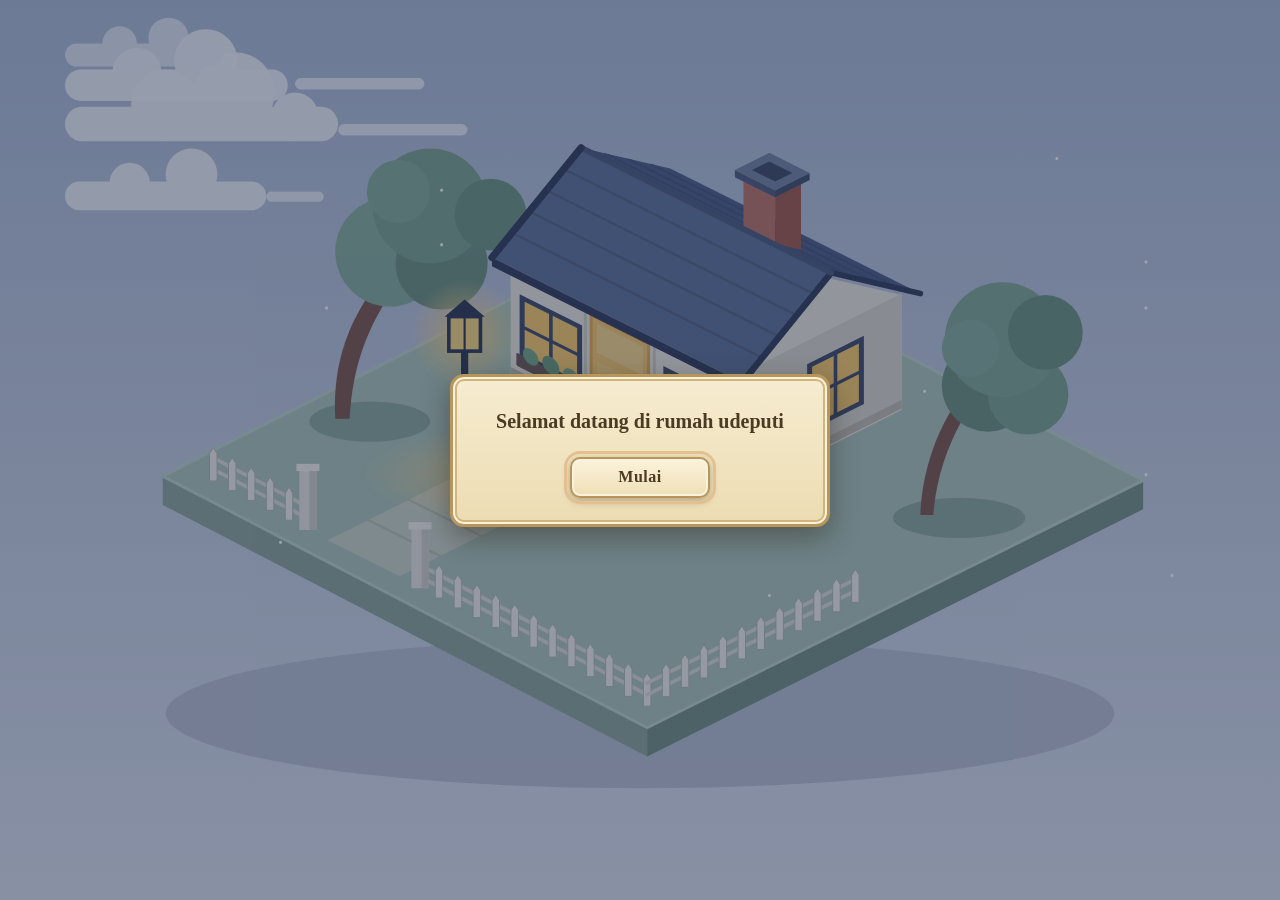
==== commit fbe506bf: "Add files via upload" ====
--- a/his space/index.html
+++ b/his space/index.html
@@ -279,7 +279,7 @@
 
   <div class="welcome" id="welcome" role="dialog" aria-modal="true" aria-labelledby="welcome-title">
     <div class="welcome-box">
-      <p class="welcome-title" id="welcome-title">Selamat datang di rumah deputi</p>
+      <p class="welcome-title" id="welcome-title">Selamat datang di rumah udeputi</p>
       <button type="button" class="welcome-btn" id="welcome-start">Mulai</button>
     </div>
   </div>
